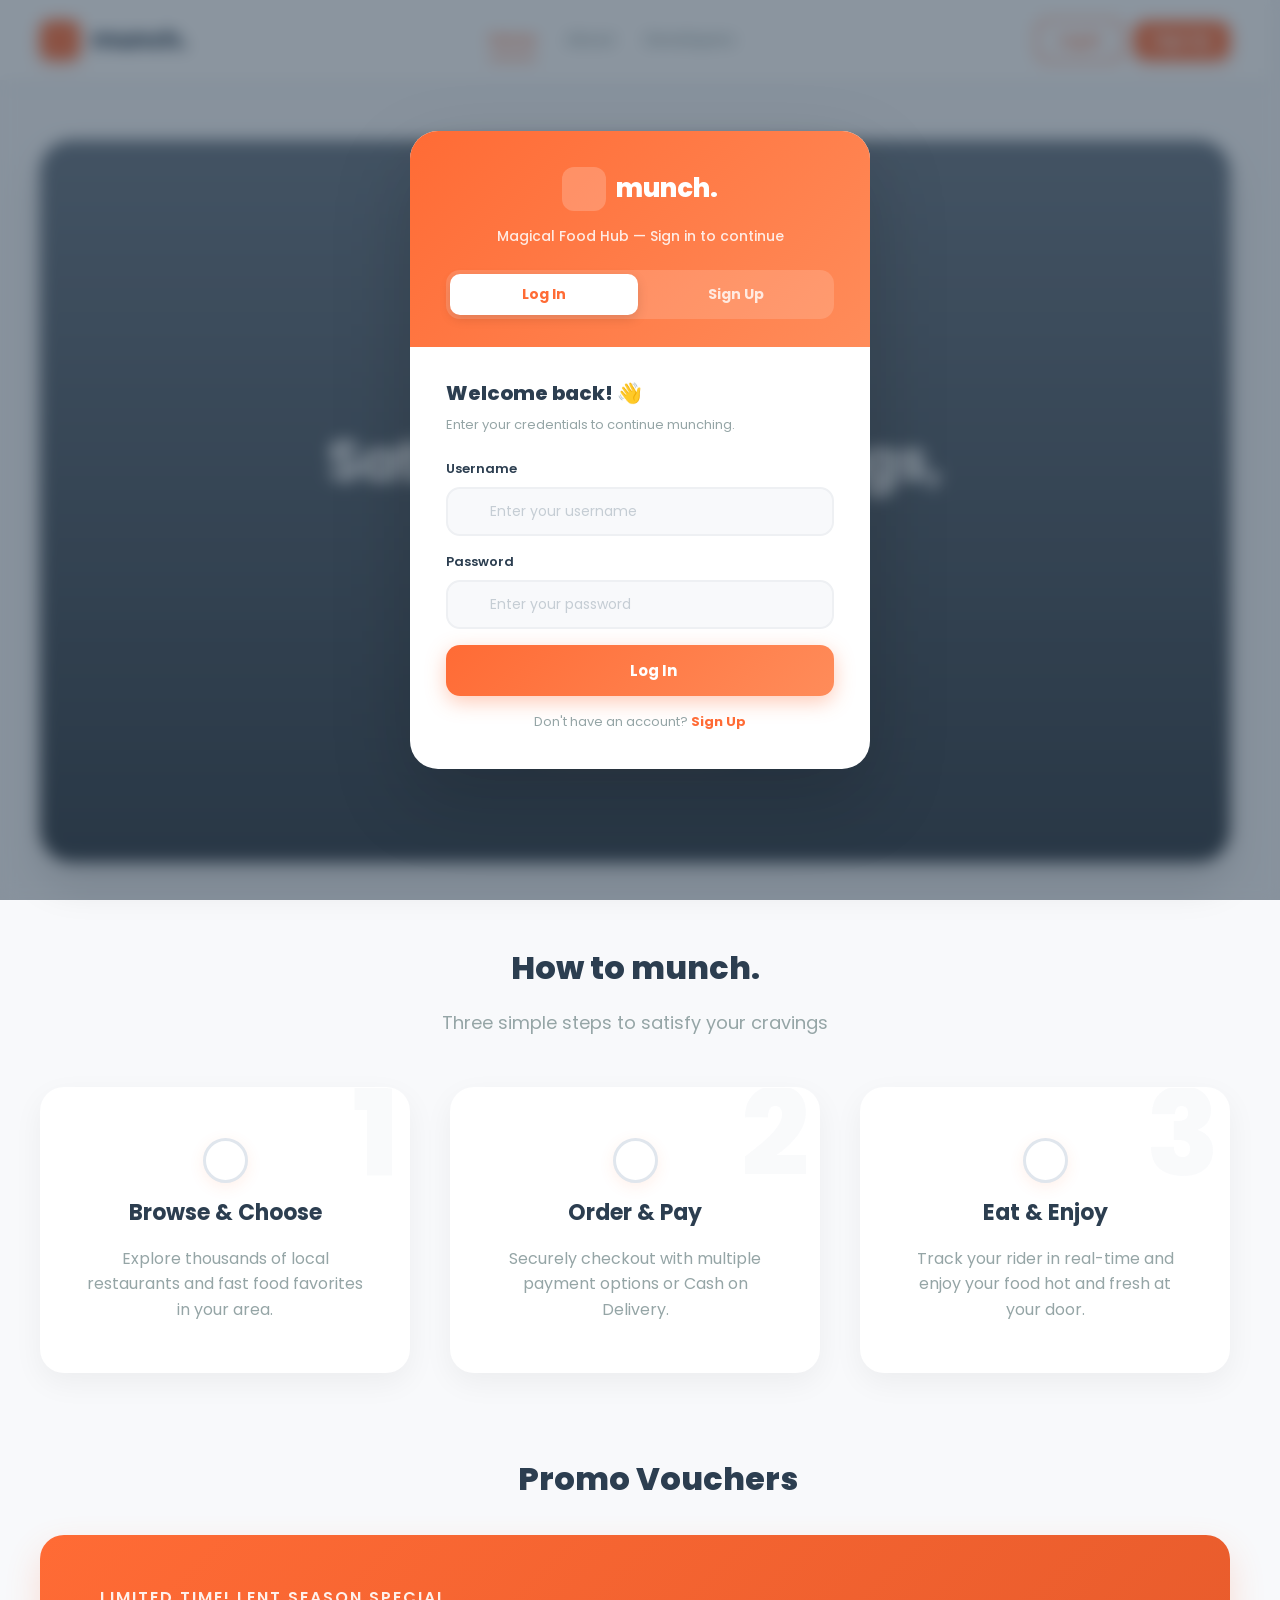
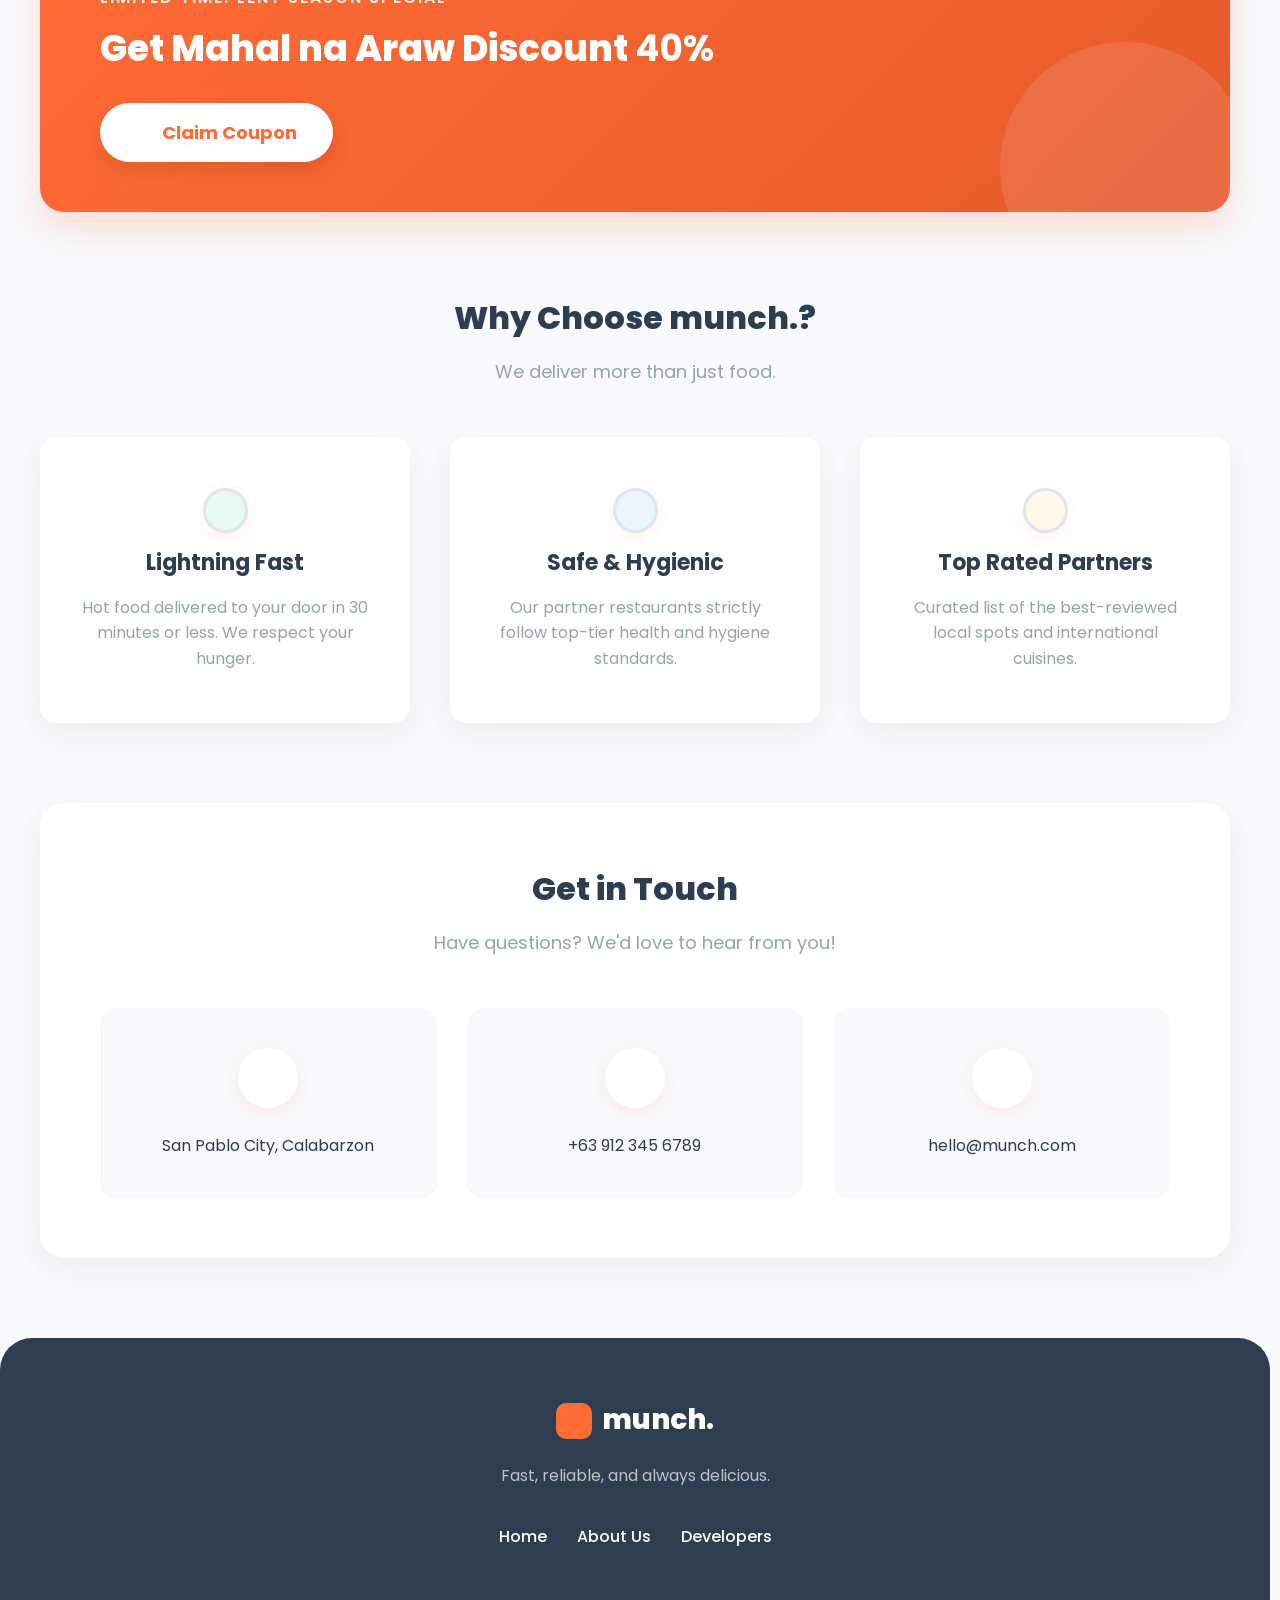
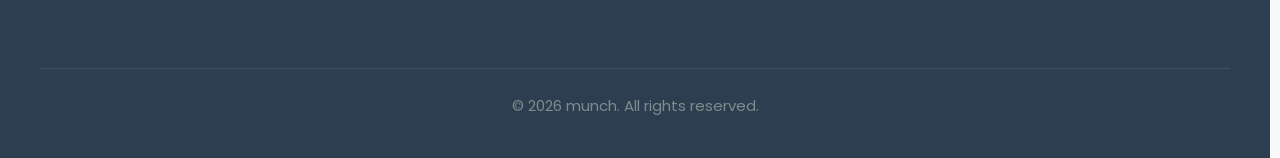
==== index.html @ e60844b8 "moved it to root folder para ma deploy din sa github" ====
<!DOCTYPE html>
<html lang="en">
<head>
    <meta charset="UTF-8">
    <meta name="viewport" content="width=device-width, initial-scale=1.0">
    <title>munch. - Magical Food Hub</title>
    <link href="https://fonts.googleapis.com/css2?family=Poppins:wght@400;500;600;700;800&display=swap" rel="stylesheet">
    <link rel="icon" type="image/svg+xml" href="data:image/svg+xml,%3Csvg xmlns='http://www.w3.org/2000/svg' viewBox='0 0 24 24'%3E%3Crect width='24' height='24' rx='5' fill='%23FF6B35'/%3E%3Cg stroke='%23ffffff' stroke-width='2' stroke-linecap='round' stroke-linejoin='round' fill='none'%3E%3Cpath d='M3 2v7c0 1.1.9 2 2 2h4a2 2 0 0 0 2-2V2'/%3E%3Cpath d='M7 2v20'/%3E%3Cpath d='M21 15V2a5 5 0 0 0-5 5v6c0 1.1.9 2 2 2h3Zm0 0v7'/%3E%3C/g%3E%3C/svg%3E">
    <link rel="stylesheet" href="style.css">
    
</head>
<body>

    <nav class="navbar">
        <div class="logo">
            <div class="logo-box">
                <i data-lucide="utensils" class="text-white icon-24"></i>
            </div>
            munch.
        </div>
        <div class="nav-links">
            <a href="index.html" class="active">Home</a>
            <a href="order.html">Order</a>
            <a href="promos.html">Promos</a>
            <a href="about.html">About</a>
        </div>
        <!-- DYNAMIC NAVBAR: script.js will inject the correct content here -->
        <div id="navbarUserZone" style="display: flex; align-items: center; gap: 15px;"></div>

</nav>

    <div class="dashboard-layout">
        <main class="main-content">
            
            <section class="hero-section">
                <div class="homebanner">
                    munch.
                </div>
                <h2>Satisfy Your Cravings,<br><strong>Delivered Fast.</strong></h2>
                <p>Good food, delivered fast. It’s that simple.</p>
                
                <button class="claim-btn" id="orderNowBtn">
                    <i data-lucide="shopping-bag" class="icon-20"></i> Order Now
                </button>
            </section>

            <section class="features-section">
                <h3>How to munch.</h3>
                <p>Three simple steps to satisfy your cravings</p>
                <div class="steps-grid">
                    <div class="step-card">
                        <div class="step-number">1</div>
                        <div class="step-icon"><i data-lucide="menu"></i></div>
                        <h4>Browse & Choose</h4>
                        <p>Explore thousands of local restaurants and fast food favorites in your area.</p>
                    </div>
                    <div class="step-card">
                        <div class="step-number">2</div>
                        <div class="step-icon"><i data-lucide="credit-card"></i></div>
                        <h4>Order & Pay</h4>
                        <p>Securely checkout with multiple payment options or Cash on Delivery.</p>
                    </div>
                    <div class="step-card">
                        <div class="step-number">3</div>
                        <div class="step-icon"><i data-lucide="smile"></i></div>
                        <h4>Eat & Enjoy</h4>
                        <p>Track your rider in real-time and enjoy your food hot and fresh at your door.</p>
                    </div>
                </div>
            </section>
            
            <div class="promotex">
                <i data-lucide="ticket" class="text-primary icon-36"></i>
                Promo Vouchers
            </div>

            <section class="banner">
                <div>
                    <p>Limited time! Lent Season Special</p>
                    <h2>Get Mahal na Araw Discount <strong>40%</strong></h2>
                    <button class="claim-btn" data-id="lent">
                        <i data-lucide="gift" class="icon-18"></i> Claim Coupon
                    </button>
                </div>
                <div>
                    <i data-lucide="flame" class="icon-80 opacity-90"></i>
                </div>
            </section>

            <section class="features-section">
                <h3>Why Choose munch.?</h3>
                <p>We deliver more than just food.</p>
                <div class="steps-grid">
                    <div class="step-card border-rad-16">
                        <div class="step-icon bg-fast"><i data-lucide="zap"></i></div>
                        <h4>Lightning Fast</h4>
                        <p>Hot food delivered to your door in 30 minutes or less. We respect your hunger.</p>
                    </div>
                    <div class="step-card border-rad-16">
                        <div class="step-icon bg-safe"><i data-lucide="shield-check"></i></div>
                        <h4>Safe & Hygienic</h4>
                        <p>Our partner restaurants strictly follow top-tier health and hygiene standards.</p>
                    </div>
                    <div class="step-card border-rad-16">
                        <div class="step-icon bg-star"><i data-lucide="star"></i></div>
                        <h4>Top Rated Partners</h4>
                        <p>Curated list of the best-reviewed local spots and international cuisines.</p>
                    </div>
                </div>
            </section>

            <section class="contact-section">
                <h3>Get in Touch</h3>
                <p>Have questions? We'd love to hear from you!</p>
                
                <div class="contact-grid">
                    <div class="contact-card">
                        <div class="contact-icon"><i data-lucide="map-pin"></i></div>
                        <div class="contact-text">San Pablo City, Calabarzon</div>
                    </div>
                    
                    <div class="contact-card">
                        <div class="contact-icon"><i data-lucide="phone"></i></div>
                        <div class="contact-text">+63 912 345 6789</div>
                    </div>
                    
                    <div class="contact-card">
                        <div class="contact-icon"><i data-lucide="mail"></i></div>
                        <div class="contact-text"><a href="mailto:hello@munch.com" style="color: var(--text-dark); text-decoration: none;">hello@munch.com</a></div>
                    </div>
                </div>
            </section>

            
            
            <footer class="site-footer">
                <div class="footer-content">
                    <div class="footer-logo">
                        <div class="footer-logo-icon">
                            <i data-lucide="utensils" class="text-white icon-20"></i>
                        </div>
                        munch.
                    </div>
                    <p class="footer-desc">Fast, reliable, and always delicious.</p>
                    
                    <div class="footer-links">
                        <a href="index.html">Home</a>
                        <a href="order.html">Order</a>
                        <a href="promos.html">Promos</a>
                        <a href="about.html">About Us</a>
                        <a href="developers.html">Developers</a>
                    </div>

                    <div class="footer-social">
                        <i data-lucide="facebook"></i>
                        <i data-lucide="instagram"></i>
                        <i data-lucide="twitter"></i>
                    </div>

                    <div class="footer-bottom">
                        &copy; 2026 munch. All rights reserved.
                    </div>
                </div>
            </footer>

        </main> </div> 

    <div id="toastContainer" class="toast-container"></div>
    
    <div id="couponModal" class="modal-overlay">
        <div class="modal-content">
            <div class="modal-icon">
                <i data-lucide="gift" class="icon-40"></i>
            </div>
            <h2 id="modalCouponTitle">Claim Coupon?</h2>
            <p class="modal-desc mb-25 font-s-15">
                Add this discount to your wallet to use on your next order!
            </p>
            <button class="btn-confirm-claim" id="confirmClaimCouponBtn">Yes, Claim It!</button>
            <button class="btn-cancel-claim" id="cancelClaimCouponBtn">Maybe Later</button>
        </div>
    </div>

    <!-- ============================================
         AUTH MODAL (LOGIN / REGISTER)
         ============================================ -->
    <div id="authModal" class="auth-modal-overlay" style="display:none;">
        <div class="auth-modal-box">

            <!-- HEADER with tabs -->
            <div class="auth-modal-header">
                <div class="auth-modal-logo">
                    <div class="auth-modal-logo-box">
                        <i data-lucide="utensils" style="width:22px;height:22px;color:white;"></i>
                    </div>
                    <span class="auth-modal-logo-text">munch.</span>
                </div>
                <p class="auth-modal-tagline">Magical Food Hub — Sign in to continue</p>

                <div class="auth-tab-switcher">
                    <button class="auth-tab-btn active" id="tabLoginBtn" onclick="authSwitchTab('login')">Log In</button>
                    <button class="auth-tab-btn" id="tabRegisterBtn" onclick="authSwitchTab('register')">Sign Up</button>
                </div>
            </div>

            <!-- BODY -->
            <div class="auth-modal-body">

                <!-- LOGIN FORM -->
                <div class="auth-form active" id="loginForm">
                    <h3 class="auth-form-title">Welcome back! 👋</h3>
                    <p class="auth-form-sub">Enter your credentials to continue munching.</p>

                    <div class="auth-error-msg" id="loginError">
                        <i data-lucide="alert-circle" style="width:16px;height:16px;flex-shrink:0;"></i>
                        <span id="loginErrorText">Invalid username or password.</span>
                    </div>

                    <div class="auth-field">
                        <label>Username</label>
                        <div class="auth-field-wrap">
                            <span class="auth-field-icon"><i data-lucide="user" style="width:16px;height:16px;"></i></span>
                            <input type="text" id="loginUsername" placeholder="Enter your username" autocomplete="username">
                        </div>
                    </div>

                    <div class="auth-field">
                        <label>Password</label>
                        <div class="auth-field-wrap">
                            <span class="auth-field-icon"><i data-lucide="lock" style="width:16px;height:16px;"></i></span>
                            <input type="password" id="loginPassword" placeholder="Enter your password" autocomplete="current-password">
                            <button class="auth-toggle-pw" type="button" onclick="authTogglePw('loginPassword', this)">
                                <i data-lucide="eye" style="width:16px;height:16px;"></i>
                            </button>
                        </div>
                    </div>

                    <button class="auth-submit-btn" onclick="authLogin()">
                        <i data-lucide="log-in" style="width:18px;height:18px;"></i> Log In
                    </button>

                    <p class="auth-switch-link">Don't have an account? <span onclick="authSwitchTab('register')">Sign Up</span></p>
                </div>

                <!-- REGISTER FORM -->
                <div class="auth-form" id="registerForm">
                    <h3 class="auth-form-title">Create an account 🍔</h3>
                    <p class="auth-form-sub">Fill in your details and start munching in seconds.</p>

                    <div class="auth-error-msg" id="registerError">
                        <i data-lucide="alert-circle" style="width:16px;height:16px;flex-shrink:0;"></i>
                        <span id="registerErrorText">Something went wrong.</span>
                    </div>

                    <div class="auth-success-msg" id="registerSuccess">
                        <i data-lucide="check-circle" style="width:16px;height:16px;flex-shrink:0;"></i>
                        <span>Account created! Logging you in...</span>
                    </div>

                    <div class="auth-fields-row">
                        <div class="auth-field">
                            <label>First Name</label>
                            <div class="auth-field-wrap">
                                <span class="auth-field-icon"><i data-lucide="smile" style="width:16px;height:16px;"></i></span>
                                <input type="text" id="regFirstName" placeholder="Juan">
                            </div>
                        </div>
                        <div class="auth-field">
                            <label>Last Name</label>
                            <div class="auth-field-wrap">
                                <span class="auth-field-icon"><i data-lucide="smile" style="width:16px;height:16px;"></i></span>
                                <input type="text" id="regLastName" placeholder="dela Cruz">
                            </div>
                        </div>
                    </div>

                    <div class="auth-field">
                        <label>Username</label>
                        <div class="auth-field-wrap">
                            <span class="auth-field-icon"><i data-lucide="at-sign" style="width:16px;height:16px;"></i></span>
                            <input type="text" id="regUsername" placeholder="juandelacruz" autocomplete="username">
                        </div>
                    </div>

                    <div class="auth-field">
                        <label>Email Address</label>
                        <div class="auth-field-wrap">
                            <span class="auth-field-icon"><i data-lucide="mail" style="width:16px;height:16px;"></i></span>
                            <input type="email" id="regEmail" placeholder="juan@email.com">
                        </div>
                    </div>

                    <div class="auth-field">
                        <label>Delivery Address</label>
                        <div class="auth-field-wrap">
                            <span class="auth-field-icon"><i data-lucide="map-pin" style="width:16px;height:16px;"></i></span>
                            <input type="text" id="regAddress" placeholder="123 Rizal St, San Pablo City">
                        </div>
                    </div>

                    <div class="auth-field">
                        <label>Preferred Currency</label>
                        <div class="auth-field-wrap">
                            <span class="auth-field-icon" style="z-index: 2;"><i data-lucide="coins" style="width:16px;height:16px;"></i></span>
                            
                            <input type="hidden" id="regCurrency" value="PHP">
                            
                            <div class="custom-currency-dropdown" style="width: 100%;">
                                <div class="dropdown-selected" id="regCurrencySelected" onclick="toggleRegCurrency(event)" style="width: 100%; justify-content: space-between; padding: 12px 14px 12px 42px; border: 2px solid #EEF0F3; border-radius: 14px; background: var(--bg-gray); font-weight: normal;">
                                    <div style="display: flex; align-items: center; gap: 8px;">
                                        <img id="regCurrencyFlag" src="https://flagcdn.com/w20/ph.png" alt="PHP">
                                        <span id="regCurrencyText">PHP - Philippine Peso</span>
                                    </div>
                                    <i data-lucide="chevron-down" style="width: 16px; color: var(--text-light);"></i>
                                </div>
                                
                                <div class="dropdown-options" id="regCurrencyOptions" style="width: 100%; border-radius: 14px; border: 1px solid #EEF0F3; padding: 5px; top: calc(100% + 5px);">
                                    <div class="dropdown-item" onclick="selectRegCurrency('PHP', 'ph.png', 'PHP - Philippine Peso', '+63')"><img src="https://flagcdn.com/w20/ph.png"> PHP - Philippine Peso</div>
                                    <div class="dropdown-item" onclick="selectRegCurrency('USD', 'us.png', 'USD - US Dollar', '+1')"><img src="https://flagcdn.com/w20/us.png"> USD - US Dollar</div>
                                    <div class="dropdown-item" onclick="selectRegCurrency('EUR', 'eu.png', 'EUR - Euro', '+33')"><img src="https://flagcdn.com/w20/eu.png"> EUR - Euro</div>
                                    <div class="dropdown-item" onclick="selectRegCurrency('GBP', 'gb.png', 'GBP - British Pound', '+44')"><img src="https://flagcdn.com/w20/gb.png"> GBP - British Pound</div>
                                    <div class="dropdown-item" onclick="selectRegCurrency('JPY', 'jp.png', 'JPY - Japanese Yen', '+81')"><img src="https://flagcdn.com/w20/jp.png"> JPY - Japanese Yen</div>
                                    <div class="dropdown-item" onclick="selectRegCurrency('KRW', 'kr.png', 'KRW - South Korean Won', '+82')"><img src="https://flagcdn.com/w20/kr.png"> KRW - South Korean Won</div>
                                </div>
                            </div>
                        </div>
                    </div>

                        <div class="auth-field">
                        <label>Phone Number</label>
                        <div class="auth-field-wrap" style="display: flex; align-items: center; padding-left: 14px; border: 2px solid #EEF0F3; border-radius: 14px; background: var(--bg-gray); overflow: hidden;">
                            <span id="regCountryCode" style="font-weight: 700; color: var(--text-dark); padding-right: 10px; border-right: 1px solid #ddd; font-size: 14px;">+63</span>
                            <input type="number" id="regPhone" placeholder="9123456789" style="flex: 1; border: none; background: transparent; padding: 12px 14px; outline: none; font-family: 'Poppins', sans-serif; font-size: 14px;">
                        </div>
                    </div>



                    <div class="auth-fields-row">
                        <div class="auth-field">
                            <label>Password</label>
                            <div class="auth-field-wrap">
                                <span class="auth-field-icon"><i data-lucide="lock" style="width:16px;height:16px;"></i></span>
                                <input type="password" id="regPassword" placeholder="Min. 6 chars" autocomplete="new-password">
                                <button class="auth-toggle-pw" type="button" onclick="authTogglePw('regPassword', this)">
                                    <i data-lucide="eye" style="width:16px;height:16px;"></i>
                                </button>
                            </div>
                        </div>
                        <div class="auth-field">
                            <label>Confirm Password</label>
                            <div class="auth-field-wrap">
                                <span class="auth-field-icon"><i data-lucide="lock" style="width:16px;height:16px;"></i></span>
                                <input type="password" id="regConfirmPassword" placeholder="Repeat password" autocomplete="new-password">
                                <button class="auth-toggle-pw" type="button" onclick="authTogglePw('regConfirmPassword', this)">
                                    <i data-lucide="eye" style="width:16px;height:16px;"></i>
                                </button>
                            </div>
                        </div>
                    </div>

                    <button class="auth-submit-btn" onclick="authRegister()">
                        <i data-lucide="user-plus" style="width:18px;height:18px;"></i> Create Account
                    </button>

                    <p class="auth-switch-link">Already have an account? <span onclick="authSwitchTab('login')">Log In</span></p>
                </div>

            </div>
        </div>
    </div>

    <script src="https://unpkg.com/lucide@latest"></script>
    <script src="script.js"></script>
</body>
</html>
---- style.css ----
/* ==========================================
   ROOT VARIABLES & BASE
   ========================================== */


:root {
    --primary-orange: #FF6B35;
    --light-orange: #FFEEE8;
    --dark-orange: #E65A2B;
    --white: #FFFFFF;
    --bg-gray: #F8F9FB;
    --text-dark: #2C3E50;
    --text-light: #95A5A6;
    --shadow: 0 10px 30px rgba(0, 0, 0, 0.05);
    --shadow-hover: 0 15px 35px rgba(255, 107, 53, 0.15);
    --radius-lg: 30px;
    --radius-md: 20px;
    
}

* {
    margin: 0;
    padding: 0;
    box-sizing: border-box;
    font-family: 'Poppins', sans-serif;
}

html {
    /* Ito ang magic command! Magre-reserve siya ng space para sa scrollbar kahit hidden siya sa order.html */
    scrollbar-gutter: stable; 
}


body {
    background-color: var(--bg-gray);
    color: var(--text-dark);
    line-height: 1.6;
    overflow-x: hidden;
    scroll-behavior: smooth;
    display: flex;
    flex-direction: column;
    min-height: 100vh;
}

/* Para hindi masira ang split-screen sa order.html */
body.order-layout {
    height: 100vh;
    overflow: hidden;
}

::selection {
    background-color: var(--light-orange);
    color: var(--dark-orange);
}

.text-white { color: white !important; }
.icon-22 { width: 22px; height: 22px; }

/* ==========================================
   MODERN SCROLLBAR (SLEEK & THEMED)
   ========================================== */
/* Para sa Chrome, Edge, at Safari */
::-webkit-scrollbar { 
    width: 6px; /* Pinanipis natin */
    height: 6px; 
}
::-webkit-scrollbar-track { 
    background: transparent; /* Tinanggal yung gray background para malinis */
    margin: 10px 0; /* Para hindi sagad sa dulo yung scrollbar */
}
::-webkit-scrollbar-thumb { 
    background: rgba(255, 107, 53, 0.4); /* Light transparent orange */
    border-radius: 10px; 
}
::-webkit-scrollbar-thumb:hover { 
    background: var(--primary-orange); /* Solid orange pag tinapatan ng mouse */
}

/* Para sa Firefox fallback */
* {
    scrollbar-width: thin;
    scrollbar-color: rgba(255, 107, 53, 0.4) transparent;
}
.hidden { display: none !important; }



/* ==========================================
   GLOBAL UTILITY CLASSES (Replaced Inline Styles)
   ========================================== */
.text-white { color: var(--white) !important; }
.text-primary { color: var(--primary-orange) !important; }
.text-light { color: var(--text-light) !important; }
.text-dark { color: var(--text-dark) !important; }
.text-success { color: #27AE60 !important; }
.text-center { text-align: center !important; }

.bg-primary { background: var(--primary-orange) !important; }
.bg-success { background: #27AE60 !important; }
.bg-transparent { background: transparent !important; }

.border-none { border: none !important; }
.border-left { border-left: 1px solid #ddd !important; }
.border-dashed-top { border-top: 2px dashed #EEE !important; }

.flex { display: flex !important; }
.flex-col { flex-direction: column !important; }
.flex-center { display: flex; align-items: center; justify-content: center; }
.flex-between { display: flex; justify-content: space-between; align-items: center; }
.align-center { align-items: center !important; }
.gap-5 { gap: 5px !important; }
.gap-10 { gap: 10px !important; }
.gap-15 { gap: 15px !important; }
.gap-20 { gap: 20px !important; }

.m-0 { margin: 0 !important; }
.mt-5 { margin-top: 5px !important; }
.mt-10 { margin-top: 10px !important; }
.mt-15 { margin-top: 15px !important; }
.mt-20 { margin-top: 20px !important; }
.mt-25 { margin-top: 25px !important; }
.mt-30 { margin-top: 30px !important; }
.mb-0 { margin-bottom: 0 !important; }
.mb-10 { margin-bottom: 10px !important; }
.mb-15 { margin-bottom: 15px !important; }
.mb-20 { margin-bottom: 20px !important; }
.mb-25 { margin-bottom: 25px !important; }
.mb-50 { margin-bottom: 50px !important; }
.mb-60 { margin-bottom: 60px !important; }

.pt-20 { padding-top: 20px !important; }
.pl-20 { padding-left: 20px !important; }

.font-w-500 { font-weight: 500 !important; }
.font-w-600 { font-weight: 600 !important; }
.font-w-800 { font-weight: 800 !important; }
.font-s-13 { font-size: 13px !important; }
.font-s-14 { font-size: 14px !important; }
.font-s-15 { font-size: 15px !important; }
.font-s-22 { font-size: 22px !important; }

.cursor-pointer { cursor: pointer !important; }
.inline-block { display: inline-block !important; }
.vertical-middle { vertical-align: middle !important; }
.block { display: block !important; }

.icon-14 { width: 14px; height: 14px; }
.icon-18 { width: 18px; height: 18px; }
.icon-20 { width: 20px; height: 20px; }
.icon-22 { width: 22px; height: 22px; }
.icon-24 { width: 24px; height: 24px; }
.icon-28 { width: 28px; height: 28px; }
.icon-32 { width: 32px; height: 32px; }
.icon-36 { width: 36px; height: 36px; }
.icon-40 { width: 40px; height: 40px; }
.icon-60 { width: 60px; height: 60px; }
.icon-80 { width: 80px; height: 80px; }
.icon-100 { width: 100px; height: 100px; }
.opacity-80 { opacity: 0.8 !important; }
.opacity-90 { opacity: 0.9 !important; }
.opacity-20 { opacity: 0.2 !important; }

/* ==========================================
   ANIMATIONS
   ========================================== */
.reveal { opacity: 0; transform: translateY(30px); transition: all 0.8s ease-out; }
.reveal.active { opacity: 1; transform: translateY(0); }

@keyframes floating {
    0%, 100% { transform: translateY(0) rotate(3deg); }
    50% { transform: translateY(-30px) rotate(-3deg); }
}

@keyframes popIn {
    0% { transform: scale(0.8); opacity: 0; }
    100% { transform: scale(1); opacity: 1; }
}

@keyframes modalIn {
    from { transform: translateY(50px) scale(0.9); opacity: 0; }
    to { transform: translateY(0) scale(1); opacity: 1; }
}

@keyframes slideInRight {
    from { transform: translateX(120%); opacity: 0; }
    to { transform: translateX(0); opacity: 1; }
}

@keyframes fadeOutRight {
    from { transform: translateX(0); opacity: 1; }
    to { transform: translateX(120%); opacity: 0; }
}

@keyframes slideInUp {
    from { transform: translateY(30px); opacity: 0; }
    to { transform: translateY(0); opacity: 1; }
}

@keyframes fadeOutDown {
    from { transform: translateY(0); opacity: 1; }
    to { transform: translateY(30px); opacity: 0; }
}

/* ==========================================
   TOP NAVBAR
   ========================================== */
.navbar {
    background: rgba(255, 255, 255, 0.9);
    backdrop-filter: blur(15px);
    height: 80px;
    display: flex;
    align-items: center;
    justify-content: space-between;
    padding: 0 40px;
    box-shadow: 0 4px 20px rgba(0,0,0,0.03);
    position: sticky;
    top: 0;
    z-index: 1000;
    flex-shrink: 0;
}

.logo {
    display: flex;
    align-items: center;
    gap: 12px;
    font-size: 24px;
    font-weight: 800;
    color: var(--text-dark);
    text-decoration: none;
    transition: transform 0.3s ease;
}
.logo:hover { transform: scale(1.02); }

.logo-box {
    width: 40px;
    height: 40px;
    background: var(--primary-orange);
    border-radius: 10px;
    display: flex;
    align-items: center;
    justify-content: center;
    box-shadow: 0 4px 12px rgba(255, 107, 53, 0.3);
}

.nav-links { display: flex; gap: 30px; }
.nav-links a {
    text-decoration: none;
    color: var(--text-light);
    font-weight: 600;
    font-size: 15px;
    transition: all 0.3s ease;
    position: relative;
    padding: 5px 0;
}
.nav-links a:hover, .nav-links a.active { color: var(--primary-orange); }
.nav-links a.active::after {
    content: ''; position: absolute; bottom: -2px; left: 0;
    width: 100%; height: 3px; background: var(--primary-orange); border-radius: 5px;
}

.dev-info-icon {
    display: inline-flex; align-items: center; justify-content: center;
    width: 40px; height: 40px; background: var(--light-orange); color: var(--primary-orange);
    border-radius: 12px; text-decoration: none; transition: all 0.3s ease;
    box-shadow: 0 4px 10px rgba(255, 107, 53, 0.1);
}
.dev-info-icon:hover { background: var(--primary-orange); color: white; transform: rotate(15deg) scale(1.05); }

/* ==========================================
   LAYOUTS
   ========================================== */
.dashboard-layout {
    display: flex;
    flex: 1;
    overflow: hidden;
}

.main-content {
    flex: 1;
    /* max-width and margin: 0 auto REMOVED so it fills the screen completely */
    padding: 60px 40px 0; /* Zero bottom padding so the footer can sit flush */
    overflow-y: auto;
    overflow-x: hidden; /* Prevents horizontal scrollbars */
}

.order-layout .main-content { 
    padding: 40px 50px 0; 
}


/* ==========================================
   HERO & BANNERS
   ========================================== */
.hero-section {
    text-align: center;
    padding: 120px 60px;
    display: flex;
    flex-direction: column;
    align-items: center;
    justify-content: center;
    gap: 20px;
    position: relative;
    border-radius: 32px;
    overflow: hidden;
    box-shadow: 0 20px 40px rgba(0,0,0,0.15);
    margin-bottom: 80px;
}
.hero-section::before {
    content: ''; position: absolute; top: 0; left: 0; width: 100%; height: 100%;
    background-image: url('https://images.unsplash.com/photo-1504674900247-0877df9cc836?auto=format&fit=crop&q=80&w=1600');
    background-size: cover; background-position: center; z-index: 0; transition: transform 0.8s ease;
}
.hero-section:hover::before { transform: scale(1.05); }
.hero-section::after {
    content: ''; position: absolute; top: 0; left: 0; width: 100%; height: 100%;
    background: linear-gradient(to bottom, rgba(44, 62, 80, 0.75), rgba(26, 37, 47, 0.95)); z-index: 0;
}
.hero-section > * { position: relative; z-index: 1; }
.homebanner { font-size: 80px; font-weight: 800; color: var(--white); margin-bottom: 10px; letter-spacing: -2px; }
.hero-section h2 { font-size: 56px; line-height: 1.2; margin: 10px 0; color: var(--white); letter-spacing: -1px; }
.hero-section h2 strong { color: var(--primary-orange); }
.hero-section p { font-size: 20px; color: rgba(255, 255, 255, 0.85); margin-bottom: 35px; max-width: 600px; }

.promotex {
    text-align: center; font-size: 32px; font-weight: 800; color: var(--text-dark);
    margin: 60px 0 30px; display: flex; align-items: center; justify-content: center; gap: 10px;
}
.page-header .promotex { font-size: clamp(28px, 5vw, 42px); margin-top: 0; }

.banner {
    background: linear-gradient(135deg, var(--primary-orange), var(--dark-orange));
    border-radius: 24px; padding: 50px 60px; color: white; display: flex;
    justify-content: space-between; align-items: center; margin-bottom: 80px;
    box-shadow: 0 15px 35px rgba(255, 107, 53, 0.2); position: relative; overflow: hidden;
}
.banner::after {
    content: ""; position: absolute; bottom: -80px; right: -20px;
    width: 250px; height: 250px; background: rgba(255, 255, 255, 0.1); border-radius: 50%; pointer-events: none;
}
.banner > div { position: relative; z-index: 1; }
.banner p { font-size: 16px; text-transform: uppercase; letter-spacing: 2px; opacity: 0.9; margin-bottom: 10px; font-weight: 600; }
.banner h2 { font-size: 36px; margin-bottom: 25px; font-weight: 800; }
.order-layout .banner { padding: 35px 40px; margin-bottom: 40px; }
.order-layout .banner h2 { font-size: 32px; margin-bottom: 20px; }



/* ==========================================
   BUTTONS
   ========================================== */
.claim-btn {
    background: var(--white); color: var(--primary-orange); padding: 16px 36px;
    border-radius: 50px; border: none; font-weight: 700; font-size: 18px; cursor: pointer;
    transition: all 0.3s ease; box-shadow: 0 8px 20px rgba(0, 0, 0, 0.1);
    display: inline-flex; align-items: center; gap: 8px;
}
.claim-btn:hover { transform: translateY(-3px); box-shadow: 0 12px 25px rgba(0, 0, 0, 0.15); }

.hero-section .claim-btn { background: var(--primary-orange); color: white; box-shadow: 0 10px 25px rgba(255, 107, 53, 0.3); padding: 18px 40px; }
.hero-section .claim-btn:hover { background: var(--dark-orange); box-shadow: 0 15px 35px rgba(255, 107, 53, 0.4); }

.order-layout .claim-btn { padding: 12px 28px; font-size: 16px; }
.promos-layout .claim-btn { padding: 12px 24px; font-size: 14px; align-self: flex-start; }

/* ==========================================
   FEATURES / STEPS / CONTACT
   ========================================== */
.features-section, .contact-section { text-align: center; margin-bottom: 80px; }
.contact-section { padding: 60px; background: white; border-radius: 24px; box-shadow: var(--shadow); }
.features-section h3, .contact-section h3 { font-size: 32px; color: var(--text-dark); margin-bottom: 15px; font-weight: 800; }
.features-section > p, .contact-section > p { color: var(--text-light); margin-bottom: 50px; font-size: 18px; }

.steps-grid, .contact-grid { display: grid; gap: 40px; }
.steps-grid { grid-template-columns: repeat(auto-fit, minmax(320px, 1fr)); }
.contact-grid { grid-template-columns: repeat(auto-fit, minmax(280px, 1fr)); gap: 30px; }

.step-card {
    background: white; padding: 50px 40px; border-radius: 24px; box-shadow: var(--shadow);
    position: relative; transition: all 0.3s ease; display: flex; flex-direction: column;
    align-items: center; text-align: center; overflow: hidden; border: 1px solid transparent;
}
.step-card:hover { transform: translateY(-5px); box-shadow: var(--shadow-hover); border-color: var(--light-orange); }

.step-number {
    position: absolute; top: -15px; right: 10px; font-size: 120px; font-weight: 800;
    color: var(--bg-gray); opacity: 0.8; z-index: 0; line-height: 1; transition: all 0.3s ease;
}
.step-card:hover .step-number { color: #f1602e; transform: scale(1.1) rotate(5deg); }

.step-icon, .contact-icon {
    width: 80px; height: 80px; background: var(--light-orange); color: var(--primary-orange);
    border-radius: 50%; display: flex; align-items: center; justify-content: center;
    margin-bottom: 25px; z-index: 1; box-shadow: 0 4px 15px rgba(255, 107, 53, 0.1);
}
.contact-icon { width: 60px; height: 60px; background: var(--white); margin-bottom: 10px; }

.step-card h4 { font-size: 22px; color: var(--text-dark); margin-bottom: 15px; z-index: 1; font-weight: 700; position: relative; }
.step-card p { color: var(--text-light); font-size: 16px; z-index: 1; position: relative; line-height: 1.6; }

.contact-card {
    background: var(--bg-gray); padding: 40px 30px; border-radius: 16px; display: flex;
    flex-direction: column; align-items: center; gap: 15px; transition: all 0.3s ease;
}
.contact-card:hover { transform: translateY(-5px); background: var(--light-orange); box-shadow: 0 10px 20px rgba(255, 107, 53, 0.1); }

/* Custom Feature Highlights */
.bg-fast { background: rgba(46, 204, 113, 0.1) !important; color: #2ecc71 !important; }
.bg-safe { background: rgba(52, 152, 219, 0.1) !important; color: #3498db !important; }
.bg-star { background: rgba(241, 196, 15, 0.1) !important; color: #f1c40f !important; }
.border-rad-16 { border-radius: 16px !important; }

/* ==========================================
   ORDER PAGE SPECIFICS
   ========================================== */
.category-header { font-size: 24px; font-weight: 800; color: var(--text-dark); margin-bottom: 15px; }
.category-filters { display: flex; gap: 15px; overflow-x: auto; padding: 5px 5px 20px 5px; margin-bottom: 20px; }
.filter-btn {
    background: white; border: 1px solid transparent; padding: 12px 24px; border-radius: 50px;
    font-weight: 600; color: var(--text-light); font-size: 15px; cursor: pointer; transition: all 0.3s ease;
    white-space: nowrap; box-shadow: var(--shadow); display: flex; align-items: center; gap: 8px; flex-shrink: 0;
}
.filter-btn:hover { color: var(--primary-orange); transform: translateY(-2px); }
.filter-btn.active { background: var(--primary-orange); color: white; border-color: var(--primary-orange); box-shadow: 0 8px 20px rgba(255, 107, 53, 0.3); }

.food-grid { display: grid; grid-template-columns: repeat(auto-fill, minmax(260px, 1fr)); gap: 30px; padding-bottom: 60px; }
.food-card { background: white; border-radius: 24px; overflow: hidden; box-shadow: var(--shadow); transition: all 0.3s ease; border: 1px solid transparent; }
.food-card:hover { transform: translateY(-8px); box-shadow: var(--shadow-hover); border-color: var(--light-orange); }

.card-img { height: 180px; width: 100%; overflow: hidden; position: relative; background: #f0f0f0; }
.card-img img { width: 100%; height: 100%; object-fit: cover; transition: transform 0.5s ease; }
.food-card:hover .card-img img { transform: scale(1.08); }

.card-info { padding: 20px; }
.card-info h4 { font-size: 18px; color: var(--text-dark); margin-bottom: 6px; font-weight: 700; white-space: nowrap; overflow: hidden; text-overflow: ellipsis; }

.meta-info { display: flex; justify-content: space-between; align-items: center; color: var(--text-light); font-size: 13px; margin-bottom: 15px; font-weight: 500; }
.meta-info .time, .meta-info .rating { display: flex; align-items: center; gap: 4px; }
.meta-info .rating i { color: #f1c40f; fill: #f1c40f; }

.card-bottom { display: flex; justify-content: space-between; align-items: center; }
.card-bottom strong { font-size: 22px; font-weight: 800; color: var(--primary-orange); }

.btn-add-card {
    background: var(--bg-gray); color: var(--text-dark); border: none; border-radius: 12px;
    width: 40px; height: 40px; cursor: pointer; transition: 0.3s; display: flex; align-items: center; justify-content: center;
}
.btn-add-card:hover { background: var(--primary-orange); color: white; transform: rotate(90deg); }

.order-panel {
    width: 400px; background: var(--white); display: flex; flex-direction: column;
    border-left: 1px solid rgba(0,0,0,0.05); box-shadow: -10px 0 30px rgba(0,0,0,0.02); z-index: 10;
}
.panel-header { padding: 30px 30px 20px; font-size: 22px; font-weight: 800; border-bottom: 1px solid rgba(0,0,0,0.05); display: flex; justify-content: space-between; align-items: center; }
.order-list { flex: 1; overflow-y: auto; padding: 20px 30px; }
.empty-cart { text-align: center; color: var(--text-light); margin-top: 50px; display: flex; flex-direction: column; align-items: center; gap: 15px; }

.order-item { display: flex; gap: 15px; margin-bottom: 25px; align-items: center; }
.item-img { width: 65px; height: 65px; border-radius: 16px; background: var(--light-orange); display: flex; align-items: center; justify-content: center; flex-shrink: 0; }
.item-details { flex: 1; }
.item-details h4 { font-size: 15px; margin: 0; color: var(--text-dark); font-weight: 600; }
.item-details p { font-size: 13px; color: var(--text-light); margin: 2px 0; }
.item-details strong { color: var(--primary-orange); font-size: 16px; }

.btn-delete { background: #FFE0D5; color: #E74C3C; border: none; width: 36px; height: 36px; border-radius: 10px; cursor: pointer; display: flex; align-items: center; justify-content: center; transition: 0.2s; }
.btn-delete:hover { background: #E74C3C; color: white; }

.bill-summary { padding: 25px 30px 30px; background: var(--bg-gray); border-top: 1px solid rgba(0,0,0,0.05); border-radius: 30px 30px 0 0; }
.summary-row { display: flex; justify-content: space-between; margin-bottom: 12px; font-weight: 500; color: var(--text-dark); }
.summary-total { display: flex; justify-content: space-between; font-weight: 800; font-size: 24px; margin-top: 15px; padding-top: 15px; border-top: 2px dashed #ddd; }
.discount-strikethrough { font-size: 14px; text-decoration: line-through; color: #999; margin-right: 10px; }

.btn-track {
    background: var(--primary-orange); color: white; border: none; padding: 18px; width: 100%;
    border-radius: 16px; font-weight: 700; font-size: 16px; margin-top: 20px; cursor: pointer;
    transition: all 0.3s; box-shadow: 0 8px 20px rgba(255, 107, 53, 0.3); display: flex; justify-content: center; gap: 10px; align-items: center;
}
.btn-track:hover { background: var(--dark-orange); transform: translateY(-2px); }

select {
    appearance: none; background: white url('data:image/svg+xml;utf8,<svg xmlns="http://www.w3.org/2000/svg" width="16" height="16" viewBox="0 0 24 24" fill="none" stroke="%2395A5A6" stroke-width="2" stroke-linecap="round" stroke-linejoin="round"><path d="M6 9l6 6 6-6"/></svg>') no-repeat right 10px center;
    padding: 12px 15px; border-radius: 12px; border: 1px solid #ddd; width: 100%; margin-top: 8px;
    font-family: 'Poppins', sans-serif; font-size: 14px; color: var(--text-dark); font-weight: 500; outline: none;
}
select:focus { border-color: var(--primary-orange); }

/* ==========================================
   PROMOS PAGE
   ========================================== */
.promos-layout .main-content {
    padding: 0 60px 60px;
    max-width: 1200px;
    margin: 0 auto;
}

.wallet-summary {
    background: white; padding: 22px 30px; border-radius: var(--radius-md); margin-bottom: 40px;
    display: flex; align-items: center; justify-content: space-between; box-shadow: var(--shadow); border: 1px solid rgba(0,0,0,0.04);
}
.wallet-info { display: flex; align-items: center; gap: 15px; }
.wallet-icon { width: 50px; height: 50px; background: #EBFBFF; color: #1FB6FF; border-radius: 50%; display: flex; align-items: center; justify-content: center; }
.wallet-text h4 { font-size: 12px; color: var(--text-light); font-weight: 600; text-transform: uppercase; letter-spacing: 1px; }
.wallet-text p { font-size: 20px; font-weight: 800; color: var(--text-dark); }

.voucher-grid {
    display: grid;
    /* Pinipilit nating maging 3 columns para sa 3x3 look */
    grid-template-columns: repeat(3, 1fr); 
    gap: 30px;
    padding-bottom: 50px;
    width: 100%;
}
.promo-card {
    background: linear-gradient(135deg, #FF6B35, #FF9F43) !important;
    border-radius: var(--radius-lg);
    padding: 32px 30px 28px;
    color: white;
    position: relative;
    overflow: hidden;
    min-height: 260px;
    display: flex;
    flex-direction: column;
    justify-content: space-between;
    transition: all 0.4s cubic-bezier(0.175, 0.885, 0.32, 1.275);
    cursor: default;
    box-shadow: 0 12px 30px rgba(0,0,0,0.12);
}

.promo-card.promo-student, 
.promo-card.promo-senior, 
.promo-card.promo-pwd, 
.promo-card.promo-lent, 
.promo-card.promo-welcome, 
.promo-card.promo-payday, 
.promo-card.promo-midnight, 
.promo-card.promo-barkada, 
.promo-card.promo-freeship { 
    background: linear-gradient(135deg, #FF6B35, #FF9F43) !important; 
}
.promo-card:hover { transform: translateY(-10px) scale(1.02); box-shadow: 0 20px 50px rgba(0,0,0,0.18); }


.promo-value {
    font-size: 36px;
    font-weight: 800;
    opacity: 0.95;
    line-height: 1;
    margin-bottom: 8px;
}

/* ==========================================
   DISABLED VOUCHER & BUTTON STYLES
   ========================================== */
/* Ginagawang grayish ang buong voucher card */
.promo-card.disabled-card {
    filter: grayscale(100%); /* Ang magic command! */
    opacity: 0.7; /* Bahagyang transparent para halatang inactive */
    cursor: not-allowed;
    position: relative;
}

/* Green styling para sa Claimed button */
.claim-btn.claimed-btn {
    background: #27AE60 !important;
    color: white !important;
    cursor: default;
    box-shadow: none !important;
}

.claim-btn.claimed-btn svg {
    color: white !important;
    stroke: white !important;
}

/* Tinatanggal ang hover animation sa claimed button */
.claim-btn.claimed-btn:hover {
    transform: none !important;
    background: #27AE60 !important;
}

/* Gray styling para sa Unclaimable button */
.claim-btn.btn-disabled {
    background: #666 !important;
    color: #ccc !important;
    cursor: not-allowed;
    box-shadow: none !important;
}

/* Tinatanggal ang hover animation sa disabled button */
.claim-btn.btn-disabled:hover {
    transform: none !important;
    background: #888888 !important;
}

/* Optional: Pwedeng lagyan ng overlay text na "UNCLAIMABLE" sa tapat ng card */
.promo-card.disabled-card::after {
    display: none !important; /* Force hide yung text overlay */
}

.promo-card::before, .promo-card::after {
    content: ''; position: absolute; width: 22px; height: 22px; background: var(--bg-gray);
    border-radius: 50%; top: 50%; transform: translateY(-50%); z-index: 5;
}
.promo-card::before { left: -11px; }
.promo-card::after { right: -11px; }

.promo-badge { position: absolute; top: 20px; right: 20px; background: rgba(255,255,255,0.25); backdrop-filter: blur(5px); padding: 5px 14px; border-radius: 20px; font-size: 11px; font-weight: 700; text-transform: uppercase; letter-spacing: 1px; }
.promo-content { position: relative; z-index: 2; }
.promo-card h3 { font-size: 20px; font-weight: 700; margin-bottom: 10px; line-height: 1.2; opacity: 0.95; }
.promo-card p { font-size: 13px; opacity: 0.8; line-height: 1.6; margin-bottom: 22px; }

.promo-icon-bg { position: absolute; right: -15px; bottom: -15px; opacity: 0.1; z-index: 1; transform: rotate(-15deg); }
.promo-icon-bg i { width: 130px; height: 130px; }

/* ==========================================
   ABOUT & DEVELOPERS SPECIFICS
   ========================================== */
.hero { padding: 100px 5% 60px; text-align: center; position: relative; overflow: hidden; }
.hero::before { content: ''; position: absolute; top: -100px; left: -100px; width: 300px; height: 300px; background: radial-gradient(circle, var(--light-orange) 0%, transparent 70%); z-index: -1; opacity: 0.5; }
.hero h1 { font-size: clamp(36px, 7vw, 64px); font-weight: 800; margin-bottom: 20px; line-height: 1.1; }
.hero h1 span { color: var(--primary-orange); position: relative; }
.hero p { font-size: 18px; color: var(--text-light); max-width: 650px; margin: 0 auto; }

.story-section { padding: 80px 5%; max-width: 1200px; margin: 0 auto; }
.story-grid { display: grid; grid-template-columns: 1fr 1fr; gap: 80px; align-items: center; }
.main-food-image {
    width: 100%;
    aspect-ratio: 1/1;
    max-width: 400px; /* Adjust size as needed */
    object-fit: cover; /* Important: crops image to fit aspect ratio */
    border-radius: 60px; /* Keeping the soft look */
    
    /* Stronger, layered shadow for depth */
    box-shadow: 
        0 30px 60px rgba(0,0,0,0.1),
        0 15px 30px rgba(255, 107, 53, 0.2);
    
    position: relative;
    z-index: 2; /* Sits above the blobs, below icons */
    transition: transform 0.4s cubic-bezier(0.175, 0.885, 0.32, 1.275);
    border: 5px solid white; /* Adds a clean border frame */
}

.main-food-image:hover {
    transform: scale(1.05) rotate(-2deg);
    box-shadow: 
        0 40px 80px rgba(0,0,0,0.15),
        0 20px 40px rgba(255, 107, 53, 0.3);
}
.story-text h2 { font-size: 36px; margin-bottom: 25px; color: var(--text-dark); }
.story-text p { font-size: 16px; color: #5d6d7e; margin-bottom: 20px; }

.timeline-section { padding: 100px 5%; background: white; }
.timeline-container { max-width: 1000px; margin: 50px auto 0; position: relative; }
.timeline-line { position: absolute; left: 50%; width: 4px; height: 100%; background: var(--light-orange); transform: translateX(-50%); }
.timeline-item { display: flex; justify-content: space-between; align-items: center; width: 100%; margin-bottom: 50px; position: relative; }
.timeline-item:nth-child(even) { flex-direction: row-reverse; }
.timeline-content { width: 45%; background: var(--bg-gray); padding: 30px; border-radius: 20px; box-shadow: var(--shadow); transition: 0.3s; }
.timeline-content:hover { transform: scale(1.03); background: white; }
.timeline-dot { position: absolute; left: 50%; width: 20px; height: 20px; background: var(--primary-orange); border: 4px solid white; border-radius: 50%; transform: translateX(-50%); z-index: 2; }
.timeline-date { font-weight: 800; color: var(--primary-orange); font-size: 20px; margin-bottom: 5px; display: block; }

.faq-section { padding: 100px 5%; max-width: 800px; margin: 0 auto; }
.faq-item { background: white; border-radius: 15px; margin-bottom: 15px; box-shadow: var(--shadow); overflow: hidden; }
.faq-header { padding: 20px 30px; display: flex; justify-content: space-between; align-items: center; cursor: pointer; font-weight: 700; transition: background 0.3s; }
.faq-header:hover { background: #fafafa; }
.faq-content { max-height: 0; padding: 0 30px; overflow: hidden; transition: all 0.4s ease; color: var(--text-light); font-size: 14px; }
.faq-item.active .faq-content { max-height: 200px; padding-bottom: 25px; }
.faq-item.active .faq-icon { transform: rotate(180deg); }
.faq-icon { transition: 0.3s; color: var(--primary-orange); }

.cta-section {
    margin: 80px 5%; padding: 80px 40px; background: linear-gradient(135deg, var(--primary-orange), var(--dark-orange));
    border-radius: 40px; text-align: center; color: white; position: relative; overflow: hidden;
}
.cta-section h2 { font-size: 42px; margin-bottom: 15px; }
.cta-btn {
    background: white; color: var(--primary-orange); padding: 18px 40px; border-radius: 50px;
    text-decoration: none; font-weight: 800; display: inline-block; margin-top: 25px; transition: 0.3s;
    box-shadow: 0 10px 20px rgba(0,0,0,0.1);
}
.cta-btn:hover { transform: translateY(-5px); box-shadow: 0 15px 30px rgba(0,0,0,0.2); }

.dev-header { padding: 80px 5% 40px; text-align: center; }
.dev-header h1 { font-size: clamp(32px, 6vw, 56px); font-weight: 800; margin-bottom: 15px; background: linear-gradient(135deg, var(--text-dark), var(--primary-orange)); -webkit-background-clip: text; -webkit-text-fill-color: transparent; }
.dev-header p { font-size: 18px; color: var(--text-light); max-width: 600px; margin: 0 auto; }

.carousel-outer { max-width: 1200px; margin: 20px auto 80px; padding: 0 5%; position: relative; display: flex; align-items: center; gap: 20px; }
.carousel-view { flex: 1; overflow: hidden; border-radius: var(--radius-lg); box-shadow: var(--shadow); background: white; }
.carousel-track { display: flex; transition: transform 0.6s cubic-bezier(0.23, 1, 0.32, 1); }
.dev-card { min-width: 100%; padding: 60px 40px; display: flex; flex-direction: column; align-items: center; text-align: center; }
.dev-photo-container { position: relative; margin-bottom: 30px; }
.dev-photo { width: 180px; height: 180px; background: var(--light-orange); border-radius: 50%; border: 6px solid white; box-shadow: var(--shadow); overflow: hidden; display: flex; align-items: center; justify-content: center; }
.dev-photo img { width: 100%; height: 100%; object-fit: cover; }
.dev-photo-fallback { font-size: 60px; color: var(--primary-orange); }

.dev-card h2 { font-size: 32px; font-weight: 800; color: var(--text-dark); margin-bottom: 5px; }
.dev-card .section-tag { color: var(--primary-orange); font-weight: 700; font-size: 14px; text-transform: uppercase; letter-spacing: 2px; margin-bottom: 15px; }
.role-badge { background: var(--light-orange); color: var(--primary-orange); padding: 6px 20px; border-radius: 50px; font-size: 14px; font-weight: 700; margin-bottom: 25px; display: inline-block; }
.dev-desc { max-width: 500px; color: var(--text-light); font-size: 16px; margin-bottom: 30px; line-height: 1.7; }
.skill-tags { display: flex; gap: 10px; flex-wrap: wrap; justify-content: center; margin-bottom: 30px; }
.skill-tag { background: var(--bg-gray); color: var(--text-dark); padding: 4px 12px; border-radius: 8px; font-size: 12px; font-weight: 600; }
.social-links { display: flex; gap: 15px; }
.social-link { width: 45px; height: 45px; background: var(--bg-gray); color: var(--text-dark); border-radius: 50%; display: flex; align-items: center; justify-content: center; transition: 0.3s; text-decoration: none; }
.social-link:hover { background: var(--primary-orange); color: white; transform: translateY(-5px); }

.nav-btn { width: 60px; height: 60px; background: white; border: none; border-radius: 50%; color: var(--primary-orange); box-shadow: var(--shadow); cursor: pointer; display: flex; align-items: center; justify-content: center; transition: 0.3s; z-index: 10; }
.nav-btn:hover { background: var(--primary-orange); color: white; transform: scale(1.1); }

/* ==========================================
   FOOTER
   ========================================== */
/* Base footer styles (for when it's outside main-content) */
.site-footer { 
    background-color: var(--text-dark); 
    color: var(--white); 
    padding: 60px 40px 40px; 
    margin: 80px 0 0 0; /* No negative margins by default */
    border-radius: 32px 32px 0 0; 
}

/* Modifier ONLY for when footer is inside main-content (like index.html) */
.main-content .site-footer {
    margin: 80px -40px 0 -40px;
}
.order-layout .site-footer {
    margin: 80px -50px 0 -50px;
    padding: 60px 50px 40px;
}
.footer-content { max-width: 1400px; margin: 0 auto; display: flex; flex-direction: column; align-items: center; text-align: center; gap: 20px; }
.footer-logo { font-size: 28px; font-weight: 800; color: var(--white); display: flex; align-items: center; gap: 10px; }
.footer-logo-icon { width: 36px; height: 36px; background: var(--primary-orange); border-radius: 10px; display: flex; align-items: center; justify-content: center; }
.footer-desc { color: #bdc3c7; font-size: 16px; max-width: 500px; line-height: 1.6; }
.footer-links { display: flex; gap: 30px; flex-wrap: wrap; justify-content: center; margin-top: 15px; }
.footer-links a { color: var(--white); text-decoration: none; font-weight: 500; font-size: 16px; transition: color 0.3s ease; }
.footer-links a:hover { color: var(--primary-orange); }
.footer-social { display: flex; gap: 20px; margin-top: 15px; }
.footer-social i { width: 24px; height: 24px; color: #bdc3c7; cursor: pointer; transition: all 0.3s ease; }
.footer-social i:hover { color: var(--primary-orange); transform: scale(1.15) translateY(-2px); }
.footer-bottom { margin-top: 40px; padding-top: 25px; border-top: 1px solid rgba(255, 255, 255, 0.1); width: 100%; color: #7f8c8d; font-size: 15px; }
.footer-note { text-align: center; padding: 40px; color: var(--text-light); font-size: 13px; }

/* ==========================================
   WALLET MODAL
   ========================================== */
.wallet-summary { cursor: pointer; transition: all 0.3s ease; }
.wallet-summary:hover { box-shadow: 0 8px 25px rgba(255,107,53,0.15); transform: translateY(-2px); border-color: rgba(255,107,53,0.2) !important; }
.wallet-summary-hint { font-size: 11px; color: var(--primary-orange); font-weight: 600; text-transform: uppercase; letter-spacing: 1px; margin-top: 2px; }

.wallet-modal-content { background: var(--white); border-radius: 28px; width: 90%; max-width: 560px; box-shadow: 0 30px 60px rgba(0,0,0,0.2); animation: popIn 0.4s cubic-bezier(0.175, 0.885, 0.32, 1.275); max-height: 85vh; display: flex; flex-direction: column; overflow: hidden; }
.wallet-modal-header { background: linear-gradient(135deg, #FF6B35, #FF9F43); padding: 30px 35px 25px; color: white; border-radius: 28px 28px 0 0; flex-shrink: 0; }
.wallet-modal-header h2 { font-size: 22px; font-weight: 800; margin-bottom: 4px; }
.wallet-modal-header p { font-size: 13px; opacity: 0.85; font-weight: 500; }
.wallet-modal-header-top { display: flex; align-items: center; justify-content: space-between; margin-bottom: 12px; }
.wallet-modal-close { background: rgba(255,255,255,0.2); border: none; color: white; width: 36px; height: 36px; border-radius: 50%; cursor: pointer; display: flex; align-items: center; justify-content: center; transition: 0.2s; font-family: 'Poppins', sans-serif; }
.wallet-modal-close:hover { background: rgba(255,255,255,0.35); }
.wallet-modal-stats { display: flex; gap: 20px; margin-top: 5px; }
.wallet-stat { background: rgba(255,255,255,0.2); backdrop-filter: blur(5px); padding: 8px 16px; border-radius: 12px; text-align: center; }
.wallet-stat-val { font-size: 20px; font-weight: 800; display: block; }
.wallet-stat-lbl { font-size: 10px; opacity: 0.85; font-weight: 600; text-transform: uppercase; letter-spacing: 0.8px; }

.wallet-modal-body { overflow-y: auto; padding: 25px 35px 30px; flex: 1; }
.wallet-voucher-list { display: flex; flex-direction: column; gap: 14px; }
.wallet-voucher-item { display: flex; align-items: center; gap: 16px; background: var(--bg-gray); border-radius: 18px; padding: 16px 20px; transition: 0.3s; border: 1.5px solid transparent; position: relative; overflow: hidden; }
.wallet-voucher-item:hover { border-color: rgba(255,107,53,0.2); background: white; box-shadow: 0 4px 15px rgba(0,0,0,0.06); }
.wallet-voucher-item.used-voucher { opacity: 0.55; }
.wallet-voucher-item.used-voucher::after { content: 'USED'; position: absolute; top: 50%; right: 20px; transform: translateY(-50%); background: #E74C3C; color: white; font-size: 10px; font-weight: 800; letter-spacing: 1.5px; padding: 4px 10px; border-radius: 6px; }
.wallet-voucher-icon { width: 48px; height: 48px; background: linear-gradient(135deg, #FF6B35, #FF9F43); border-radius: 14px; display: flex; align-items: center; justify-content: center; color: white; flex-shrink: 0; }
.wallet-voucher-icon.used-icon { background: #ccc; }
.wallet-voucher-info { flex: 1; }
.wallet-voucher-name { font-size: 15px; font-weight: 700; color: var(--text-dark); margin-bottom: 3px; }
.wallet-voucher-code { font-family: monospace; font-size: 12px; font-weight: 700; color: var(--primary-orange); background: var(--light-orange); padding: 2px 8px; border-radius: 6px; display: inline-block; }
.wallet-voucher-code.used-code { color: #999; background: #f0f0f0; }
.wallet-empty { text-align: center; padding: 50px 20px; color: var(--text-light); }
.wallet-empty i { width: 60px; height: 60px; color: #ddd; margin: 0 auto 15px; display: block; }
.wallet-empty p { font-size: 15px; font-weight: 600; margin-bottom: 6px; color: var(--text-dark); }
.wallet-empty small { font-size: 13px; }

/* ==========================================
   MODALS & TOASTS
   ========================================== */
.modal-overlay { display: none; position: fixed; top: 0; left: 0; width: 100%; height: 100%; background: rgba(44, 62, 80, 0.6); backdrop-filter: blur(8px); z-index: 9999; align-items: center; justify-content: center; }
.modal-content { background: var(--white); padding: 40px; border-radius: 24px; text-align: center; width: 90%; max-width: 450px; box-shadow: 0 25px 50px rgba(0,0,0,0.2); animation: popIn 0.4s cubic-bezier(0.175, 0.885, 0.32, 1.275); max-height: 90vh; overflow-y: auto; }
.modal-icon { width: 80px; height: 80px; background: var(--light-orange); color: var(--primary-orange); border-radius: 50%; display: flex; align-items: center; justify-content: center; margin: 0 auto 20px; }
.modal-content h2 { color: var(--text-dark); font-weight: 800; font-size: 24px; margin-bottom: 20px; }

.btn-confirm-claim { background: var(--primary-orange); color: white; padding: 16px 30px; border-radius: 50px; border: none; font-weight: 700; font-size: 16px; cursor: pointer; width: 100%; transition: 0.3s; box-shadow: 0 8px 20px rgba(255, 107, 53, 0.3); }
.btn-confirm-claim:hover { transform: translateY(-2px); background: var(--dark-orange); }
.btn-cancel-claim { background: transparent; color: var(--text-light); border: none; font-weight: 600; cursor: pointer; margin-top: 15px; padding: 10px; width: 100%; transition: 0.3s; }
.btn-cancel-claim:hover { color: var(--text-dark); background: var(--bg-gray); border-radius: 12px; }
.modal-action-btn { background: transparent; color: var(--text-light); border: 1px solid #eee; font-weight: 600; cursor: pointer; margin-top: 12px; padding: 12px; width: 100%; border-radius: 12px; transition: 0.3s; font-family: 'Poppins', sans-serif; font-size: 14px; }
.modal-action-btn:hover { color: var(--text-dark); background: var(--bg-gray); border-color: #ddd; }

.promo-code-box { background: var(--bg-gray); border: 2px dashed #DDD; padding: 15px; border-radius: 12px; margin: 20px 0; display: flex; justify-content: space-between; align-items: center; }
.code-text { font-family: monospace; font-size: 18px; font-weight: 700; color: var(--primary-orange); }
.copy-btn { background: none; border: none; color: var(--text-light); cursor: pointer; transition: 0.3s; padding: 5px; }
.copy-btn:hover { color: var(--primary-orange); }

.checkout-input { width: 100%; padding: 14px 16px; margin-bottom: 15px; border-radius: 12px; border: 1px solid #ddd; font-family: 'Poppins', sans-serif; font-size: 14px; transition: all 0.3s; outline: none; background: var(--bg-gray); }
.checkout-input:focus { border-color: var(--primary-orange); background: white; box-shadow: 0 0 0 4px rgba(255, 107, 53, 0.1); }
.checkout-tr { border-bottom: 1px solid #f9f9f9; }
.checkout-td { padding: 10px 0; font-size: 13px; }
.checkout-td.name { font-weight: 600; color: #2C3E50; }
.checkout-td.qty { color: #666; }
.checkout-td.price { font-weight: 600; text-align: right; color: #FF6B35; }

.toast-container { position: fixed; bottom: 30px; left: 50%; transform: translateX(-50%); z-index: 10000; display: flex; flex-direction: column; align-items: center; gap: 12px; }
.toast { background: white; color: var(--text-dark); padding: 16px 24px; border-radius: 16px; box-shadow: 0 10px 30px rgba(0,0,0,0.1); display: flex; align-items: center; gap: 12px; font-weight: 600; font-size: 14px; animation: slideInUp 0.3s cubic-bezier(0.175, 0.885, 0.32, 1.275) forwards; border-left: 5px solid var(--primary-orange); white-space: nowrap; }
.toast.success { border-left-color: #27AE60; } 
.toast.error { border-left-color: #E74C3C; } 
.toast.info { border-left-color: #3498DB; }

@media (max-width: 850px) {
    .story-grid { grid-template-columns: 1fr; text-align: center; }
    .timeline-line { display: none; }
    .timeline-item, .timeline-item:nth-child(even) { flex-direction: column; text-align: center; }
    .timeline-content { width: 100%; }
    .timeline-dot { display: none; }
}
@media (max-width: 768px) {
    .voucher-grid {
        grid-template-columns: 1fr;
    }
}

/* Para sa Tablet (Gagawing 2 columns lang) */
@media (max-width: 1100px) {
    .voucher-grid {
        grid-template-columns: repeat(2, 1fr);
    }
}
/* ==========================================
   CUSTOM CURRENCY DROPDOWN (100% Working Images)
   ========================================== */
.custom-currency-dropdown {
    position: relative;
    font-family: 'Poppins', sans-serif;
    width: 110px; /* Tamang width para hindi masyadong mahaba */
}

.dropdown-selected {
    display: flex;
    align-items: center;
    gap: 8px;
    padding: 8px 12px;
    border: 2px solid var(--primary-orange);
    border-radius: 15px; /* Pill shape na nasa screenshot mo */
    background: white;
    cursor: pointer;
    font-size: 14px;
    font-weight: 700;
    color: var(--text-dark);
    transition: all 0.3s ease;
    box-shadow: 0 4px 10px rgba(255, 107, 53, 0.05);
}

.dropdown-selected img, .dropdown-item img {
    width: 20px;
    border-radius: 2px;
    box-shadow: 0 1px 3px rgba(0,0,0,0.2);
}

.dropdown-selected:hover {
    background-color: var(--light-orange);
    transform: translateY(-2px);
}

/* Dropdown Menu Styles */
.dropdown-options {
    display: none; /* Nakatago by default */
    position: absolute;
    top: 115%;
    left: 0;
    width: 100%;
    background: white;
    border: 1px solid var(--primary-orange);
    border-radius: 12px;
    box-shadow: 0 10px 25px rgba(0,0,0,0.1);
    z-index: 1000;
    overflow: hidden;
}

.dropdown-options.show {
    display: block;
    animation: popIn 0.2s ease-out;
}

.dropdown-item {
    display: flex;
    align-items: center;
    gap: 10px;
    padding: 10px 12px;
    cursor: pointer;
    font-size: 14px;
    font-weight: 600;
    transition: background 0.2s;
}

.dropdown-item:hover {
    background: var(--light-orange);
    color: var(--primary-orange);
}

/* ==========================================
   CHECKOUT CONFIRM BUTTON (FIXED)
   ========================================== */
.btn-checkout-confirm {
    background: var(--primary-orange);
    color: white;
    padding: 16px;
    border-radius: 12px;
    border: none;
    font-weight: 700;
    font-size: 16px;
    cursor: pointer;
    width: 100%;
    margin-top: 20px;
    display: flex;
    align-items: center;
    justify-content: center;
    gap: 10px;
    transition: all 0.3s ease;
    box-shadow: 0 4px 15px rgba(255, 107, 53, 0.3);
}

.btn-checkout-confirm:hover {
    background: var(--dark-orange);
    transform: translateY(-2px);
    box-shadow: 0 6px 20px rgba(255, 107, 53, 0.4);
} 

/* ==========================================
   PHONE INPUT GROUP (CUTE STYLE)
   ========================================== */
.phone-input-group {
    display: flex;
    align-items: center;
    background: var(--bg-gray);
    border: 1px solid #ddd;
    border-radius: 12px;
    overflow: hidden;
    transition: all 0.3s;
}

/* Kapag pinindot ang input, iilaw yung buong group */
.phone-input-group:focus-within {
    border-color: var(--primary-orange);
    background: white;
    box-shadow: 0 0 0 4px rgba(255, 107, 53, 0.1);
}

/* Yung maliit na box ng +63 */
.country-code {
    padding: 14px 16px;
    background: rgba(0, 0, 0, 0.04); /* Medyo mas dark ng konti sa input */
    font-weight: 700;
    color: var(--text-dark);
    border-right: 1px solid #ddd;
    font-size: 14px;
    min-width: 60px;
    text-align: center;
}

/* Yung text field mismo */
.phone-input {
    flex: 1;
    padding: 14px 16px;
    border: none;
    background: transparent;
    font-family: 'Poppins', sans-serif;
    font-size: 14px;
    outline: none;
    color: var(--text-dark);
}

/* Tinatanggal ang up/down arrows ng type="number" sa Chrome/Safari */
.phone-input::-webkit-outer-spin-button,
.phone-input::-webkit-inner-spin-button {
    -webkit-appearance: none;
    margin: 0;
}

/* ==========================================
   SEARCH BAR (ORDER PAGE)
   ========================================== */
.filters-search-wrapper {
    display: flex;
    justify-content: space-between;
    align-items: center;
    gap: 20px;
    margin-bottom: 20px;
    flex-wrap: wrap; 
}

/* Ina-adjust natin yung margins ng filters para pumantay sa search bar */
.filters-search-wrapper .category-filters {
    margin-bottom: 0; 
    flex: 1; 
    padding-bottom: 5px;
}

.search-bar-container {
    position: relative;
    width: 100%;
    max-width: 300px; /* Sakto lang na lapad sa kanan */
    flex-shrink: 0;
}

.search-bar-container .search-icon {
    position: absolute;
    left: 16px;
    top: 50%;
    transform: translateY(-50%);
    color: var(--text-light);
    width: 18px;
    height: 18px;
    pointer-events: none;
}

#foodSearchInput {
    width: 100%;
    padding: 12px 16px 12px 42px;
    border-radius: 50px;
    border: 1px solid #ddd;
    background: white;
    font-family: 'Poppins', sans-serif;
    font-size: 14px;
    color: var(--text-dark);
    outline: none;
    transition: all 0.3s ease;
    box-shadow: var(--shadow);
}

#foodSearchInput::placeholder { color: #bdc3c7; }
#foodSearchInput:focus {
    border-color: var(--primary-orange);
    box-shadow: 0 4px 15px rgba(255, 107, 53, 0.15);
}

/* Kapag maliit na ang screen (like mobile), ibababa niya yung search bar */
@media (max-width: 900px) {
    .filters-search-wrapper { flex-direction: column; align-items: stretch; gap: 10px; }
    .search-bar-container { max-width: 100%; }
}

/* ==========================================
   TECHNOLOGIES USED SECTION (ABOUT PAGE)
   ========================================== */
.tech-stack-section {
    padding: 80px 5%;
    max-width: 1200px;
    margin: 0 auto;
}

.tech-grid {
    display: grid;
    grid-template-columns: repeat(4, 1fr); /* Pinipilit na maging 4 columns sa desktop */
    gap: 30px;
}

/* Para sa Tablet (Gagawing 2 columns) */
@media (max-width: 992px) {
    .tech-grid {
        grid-template-columns: repeat(2, 1fr);
    }
}

/* Para sa Mobile Phones (Gagawing 1 column pababa) */
@media (max-width: 600px) {
    .tech-grid {
        grid-template-columns: 1fr;
    }
}

.tech-card {
    background: white;
    padding: 40px 30px;
    border-radius: 24px;
    box-shadow: var(--shadow);
    text-align: center;
    transition: all 0.3s ease;
    border: 1px solid transparent;
}

.tech-card:hover {
    transform: translateY(-8px);
    box-shadow: var(--shadow-hover);
    border-color: var(--light-orange);
}

.tech-icon {
    width: 70px;
    height: 70px;
    background: var(--bg-gray);
    color: var(--primary-orange);
    border-radius: 20px;
    display: flex;
    align-items: center;
    justify-content: center;
    margin: 0 auto 20px;
    transition: all 0.3s ease;
}

.tech-icon i {
    width: 32px;
    height: 32px;
}

.tech-card:hover .tech-icon {
    background: var(--primary-orange);
    color: white;
    transform: rotate(10deg) scale(1.1);
}

.tech-card h3 {
    font-size: 20px;
    font-weight: 800;
    color: var(--text-dark);
    margin-bottom: 10px;
}

.tech-card p {
    font-size: 14px;
    color: var(--text-light);
    line-height: 1.6;
}

/* ==========================================
   IMPROVED STORY SECTION
   ========================================== */
.story-grid {
    display: grid;
    grid-template-columns: 1.1fr 0.9fr;
    gap: 80px;
    align-items: center;
}

.magic-visual-wrapper {
    position: relative;
    width: 100%;
    max-width: 450px;
    margin: 0 auto;
    display: flex;
    justify-content: center;
    align-items: center;
}

/* Floating Blobs (Background) */
.floating-blob {
    position: absolute;
    border-radius: 50%;
    filter: blur(40px);
    opacity: 0.3;
    z-index: 1;
}
.blob-1 { width: 250px; height: 250px; background: var(--primary-orange); top: -20px; left: -20px; animation: floating 8s infinite; }
.blob-2 { width: 200px; height: 200px; background: #FFD3C2; bottom: -20px; right: -20px; animation: floating 6s infinite reverse; }

/* Floating Icons */
.floating-item {
    position: absolute;
    width: 55px;
    height: 55px;
    background: white;
    border-radius: 15px;
    box-shadow: 0 10px 25px rgba(0,0,0,0.08);
    display: flex;
    align-items: center;
    justify-content: center;
    color: var(--primary-orange);
    z-index: 3;
    animation: floating 4s ease-in-out infinite;
}
.item-1 { top: 10%; right: 0; animation-delay: 0.5s; }
.item-2 { bottom: 15%; left: -20px; animation-delay: 1.2s; }
.item-3 { top: 40%; left: -40px; animation-delay: 0.8s; }

/* Stat Cards */
.stats-container {
    display: grid;
    grid-template-columns: 1fr 1fr;
    gap: 20px;
    margin-top: 35px;
}

.stat-card {
    background: white;
    padding: 20px;
    border-radius: 20px;
    box-shadow: var(--shadow);
    display: flex;
    align-items: center;
    gap: 15px;
    transition: 0.3s ease;
    border: 1px solid transparent;
}

.stat-card:hover {
    transform: translateY(-5px);
    box-shadow: var(--shadow-hover);
    border-color: var(--light-orange);
}

.stat-icon-sm {
    width: 45px;
    height: 45px;
    background: var(--light-orange);
    color: var(--primary-orange);
    border-radius: 12px;
    display: flex;
    align-items: center;
    justify-content: center;
}

.stat-info { display: flex; flex-direction: column; }
.section-badge {
    background: var(--light-orange);
    color: var(--primary-orange);
    padding: 6px 15px;
    border-radius: 50px;
    font-size: 12px;
    font-weight: 700;
    text-transform: uppercase;
    display: inline-block;
    margin-bottom: 15px;
}

@media (max-width: 900px) {
    .story-grid { grid-template-columns: 1fr; text-align: center; }
    .stats-container { max-width: 500px; margin: 35px auto 0; }
    .stat-card { text-align: left; }
}

/* ==========================================
   TRACKING PAGE & MODAL TIMELINE STYLES
   ========================================== */
.tracking-wrapper {
    max-width: 1100px;
    margin: 0 auto;
}

.track-grid {
    display: grid;
    grid-template-columns: 1.5fr 1fr;
    gap: 30px;
    align-items: start;
}

.track-visual-card, .track-details-card {
    background: white;
    border-radius: 24px;
    padding: 30px;
    box-shadow: var(--shadow);
}

.map-container {
    width: 100%;
    height: 250px;
    border-radius: 16px;
    overflow: hidden;
    position: relative;
    margin-bottom: 25px;
    background: var(--bg-gray);
}

.map-container .delivery-gif {
    width: 100%;
    height: 100%;
    object-fit: contain;
    padding: 20px;
}

.eta-badge {
    position: absolute;
    top: 15px;
    right: 15px;
    background: var(--primary-orange);
    color: white;
    padding: 8px 16px;
    border-radius: 50px;
    font-weight: 700;
    font-size: 14px;
    display: flex;
    align-items: center;
    gap: 6px;
    box-shadow: 0 4px 15px rgba(255, 107, 53, 0.4);
    z-index: 5;
}

.delivery-status-box h3 {
    font-size: 24px;
    font-weight: 800;
    color: var(--text-dark);
    margin-bottom: 5px;
}

.delivery-status-box p {
    color: var(--text-light);
    font-size: 14px;
    margin-bottom: 30px;
}

/* --- UNIVERSAL HORIZONTAL TIMELINE --- */
.track-timeline {
    position: relative;
    display: grid;
    grid-template-columns: repeat(4, 1fr);
    gap: 0;
    margin-top: 20px;
    padding-bottom: 10px;
}

.track-timeline::before {
    content: '';
    position: absolute;
    top: 22px; 
    left: 12.5%; 
    width: 75%; 
    height: 3px;
    background: #e0e6ed;
    border-radius: 4px;
    z-index: 1;
}

.track-step {
    position: relative;
    display: flex;
    flex-direction: column;
    align-items: center; 
    text-align: center;
    z-index: 2;
    opacity: 1 !important;
}

.step-icon {
    width: 45px;
    height: 45px;
    border-radius: 50%;
    background: white;
    border: 3px solid #e0e6ed;
    color: #a0aec0;
    display: flex;
    align-items: center;
    justify-content: center;
    transition: all 0.3s ease;
    margin-bottom: 12px;
}

/* --- PINAGANDANG ILAW NG TIMELINE --- */
.track-step.active .step-icon {
    border-color: var(--primary-orange);
    background: var(--primary-orange) !important; /* Solid Orange background */
    color: white !important; /* Puti na icon para litaw sa orange */
    box-shadow: 0 0 15px rgba(255,107,53,0.4);
}

/* Red state para sa Cancelled */
.track-step.cancelled .step-icon {
    border-color: #E74C3C;
    background: #E74C3C !important;
    color: white !important;
    box-shadow: 0 0 15px rgba(231, 76, 60, 0.4);
}

.track-step.cancelled h4 {
    color: #E74C3C !important;
}

.track-step h4 {
    font-size: 11px;
    font-weight: 700;
    color: var(--text-light);
    margin: 0;
    line-height: 1.2;
    text-transform: uppercase;
}


.track-step.active h4 {
    color: var(--text-dark);
}

@media (max-width: 900px) {
    .track-grid { grid-template-columns: 1fr; }
}

/* FLOATING BACK BUTTON FIX */
.floating-back-btn {
    position: absolute;
    top: 90px; /* Adjust mo if tumatama sa navbar */
    left: 4%;
    display: inline-flex;
    align-items: center;
    gap: 8px;
    color: var(--text-dark);
    text-decoration: none;
    font-weight: 600;
    font-size: 14px;
    padding: 10px 18px;
    border-radius: var(--radius-lg);
    transition: all 0.3s ease;
    z-index: 50;
}

.floating-back-btn i {
    width: 18px;
    height: 18px;
}

.floating-back-btn:hover {
    color: var(--primary-orange);
   
    transform: translateX(-5px); /* Paatras na animation pag na-hover */
}
.addon-row {
    display: flex;
    align-items: center;
    gap: 12px;
    padding: 12px 16px;
    border-radius: 12px;
    border: 2px solid #EEE;
    cursor: pointer;
    transition: 0.2s;
    font-size: 14px;
    font-weight: 600;
    color: var(--text-dark);
    background: var(--bg-gray);
}
.addon-row:hover { border-color: var(--primary-orange); background: #FFF4E5; }
.addon-row input[type="checkbox"] { accent-color: var(--primary-orange); width: 17px; height: 17px; cursor: pointer; }
.addon-row input:checked + .addon-name { color: var(--primary-orange); }
.addon-name { flex: 1; }
.addon-price { font-size: 13px; color: var(--text-light); font-weight: 600; }
.addon-row:has(input:checked) { border-color: var(--primary-orange); background: #FFF4E5; }
.addon-row:has(input:checked) .addon-price { color: var(--primary-orange); }
/* ==========================================
   NEW ADDITIONS: SPINNER & VALIDATION
   ========================================== */
@keyframes spin { 
    100% { transform: rotate(360deg); } 
}
.icon-spin {
    animation: spin 1s linear infinite;
}

.input-error {
    border-color: #E74C3C !important;
    box-shadow: 0 0 0 4px rgba(231, 76, 60, 0.1) !important;
}

.input-success {
    border-color: #27AE60 !important;
}

/* ==========================================
   AUTH MODAL (LOGIN / REGISTER)
   ========================================== */
.auth-modal-overlay {
    position: fixed;
    inset: 0;
    background: rgba(44, 62, 80, 0.55);
    backdrop-filter: blur(8px);
    -webkit-backdrop-filter: blur(8px);
    z-index: 99999;
    display: flex;
    align-items: center;
    justify-content: center;
    padding: 20px;
    animation: authFadeIn 0.3s ease;
}

@keyframes authFadeIn {
    from { opacity: 0; }
    to { opacity: 1; }
}

.auth-modal-box {
    background: #fff;
    border-radius: 28px;
    width: 100%;
    max-width: 460px;
    box-shadow: 0 30px 80px rgba(0,0,0,0.18);
    overflow: hidden;
    animation: authSlideUp 0.4s cubic-bezier(0.34, 1.56, 0.64, 1);
    position: relative;
}

@keyframes authSlideUp {
    from { transform: translateY(60px) scale(0.95); opacity: 0; }
    to { transform: translateY(0) scale(1); opacity: 1; }
}

.auth-modal-header {
    background: linear-gradient(135deg, var(--primary-orange) 0%, #FF8C5A 100%);
    padding: 36px 36px 28px;
    text-align: center;
    position: relative;
}

.auth-modal-logo {
    display: inline-flex;
    align-items: center;
    gap: 10px;
    margin-bottom: 10px;
}

.auth-modal-logo-box {
    width: 44px;
    height: 44px;
    background: rgba(255,255,255,0.2);
    border-radius: 12px;
    display: flex;
    align-items: center;
    justify-content: center;
}

.auth-modal-logo-text {
    font-size: 26px;
    font-weight: 800;
    color: white;
}

.auth-modal-tagline {
    color: rgba(255,255,255,0.85);
    font-size: 14px;
    font-weight: 500;
    margin-top: 4px;
}

.auth-tab-switcher {
    display: flex;
    background: rgba(255,255,255,0.15);
    border-radius: 14px;
    padding: 4px;
    margin-top: 22px;
    gap: 4px;
}

.auth-tab-btn {
    flex: 1;
    padding: 10px;
    border: none;
    border-radius: 10px;
    font-size: 14px;
    font-weight: 700;
    cursor: pointer;
    transition: all 0.25s ease;
    background: transparent;
    color: rgba(255,255,255,0.8);
    font-family: 'Poppins', sans-serif;
}

.auth-tab-btn.active {
    background: white;
    color: var(--primary-orange);
    box-shadow: 0 4px 12px rgba(0,0,0,0.12);
}

.auth-modal-body {
    padding: 30px 36px 36px;
    /* Mga idinagdag para hindi mag-overlap at magka-scrollbar */
    max-height: 55vh; 
    overflow-y: auto; 
}

/* Custom scrollbar para sa loob ng Auth Modal */
.auth-modal-body::-webkit-scrollbar {
    width: 4px;
}
.auth-modal-body::-webkit-scrollbar-thumb {
    background: rgba(255, 107, 53, 0.4);
    border-radius: 10px;
}

.auth-form { display: none; }
.auth-form.active { display: block; }

.auth-form-title {
    font-size: 20px;
    font-weight: 800;
    color: var(--text-dark);
    margin-bottom: 6px;
}

.auth-form-sub {
    font-size: 13px;
    color: var(--text-light);
    margin-bottom: 24px;
}

.auth-field {
    margin-bottom: 16px;
}

.auth-field label {
    display: block;
    font-size: 13px;
    font-weight: 600;
    color: var(--text-dark);
    margin-bottom: 7px;
}

.auth-field-wrap {
    position: relative;
    display: flex;
    align-items: center;
}

.auth-field-icon {
    position: absolute;
    left: 14px;
    color: var(--text-light);
    display: flex;
    align-items: center;
    pointer-events: none;
}

.auth-field input {
    width: 100%;
    padding: 12px 14px 12px 42px;
    border: 2px solid #EEF0F3;
    border-radius: 14px;
    font-size: 14px;
    font-family: 'Poppins', sans-serif;
    color: var(--text-dark);
    background: var(--bg-gray);
    transition: all 0.25s ease;
    outline: none;
}

.auth-field input:focus {
    border-color: var(--primary-orange);
    background: white;
    box-shadow: 0 0 0 4px rgba(255, 107, 53, 0.1);
}

.auth-field input::placeholder {
    color: #C5CDD4;
}

.auth-toggle-pw {
    position: absolute;
    right: 14px;
    background: none;
    border: none;
    cursor: pointer;
    color: var(--text-light);
    display: flex;
    align-items: center;
    padding: 0;
}

.auth-fields-row {
    display: grid;
    grid-template-columns: 1fr 1fr;
    gap: 12px;
}

.auth-submit-btn {
    width: 100%;
    padding: 14px;
    background: linear-gradient(135deg, var(--primary-orange) 0%, #FF8C5A 100%);
    color: white;
    border: none;
    border-radius: 14px;
    font-size: 15px;
    font-weight: 700;
    cursor: pointer;
    font-family: 'Poppins', sans-serif;
    transition: all 0.3s ease;
    margin-top: 8px;
    box-shadow: 0 6px 20px rgba(255, 107, 53, 0.35);
    display: flex;
    align-items: center;
    justify-content: center;
    gap: 8px;
}

.auth-submit-btn:hover {
    transform: translateY(-2px);
    box-shadow: 0 10px 28px rgba(255, 107, 53, 0.4);
}

.auth-submit-btn:active {
    transform: translateY(0);
}

.auth-divider {
    text-align: center;
    margin: 18px 0 14px;
    position: relative;
    font-size: 13px;
    color: var(--text-light);
    font-weight: 500;
}

.auth-divider::before, .auth-divider::after {
    content: '';
    position: absolute;
    top: 50%;
    width: 38%;
    height: 1px;
    background: #EEF0F3;
}
.auth-divider::before { left: 0; }
.auth-divider::after { right: 0; }

.auth-switch-link {
    text-align: center;
    font-size: 13px;
    color: var(--text-light);
    margin-top: 16px;
}
.auth-switch-link span {
    color: var(--primary-orange);
    font-weight: 700;
    cursor: pointer;
}
.auth-switch-link span:hover { text-decoration: underline; }

.auth-error-msg {
    background: #FFF0F0;
    border: 1.5px solid #FFCCCC;
    border-radius: 10px;
    padding: 10px 14px;
    font-size: 13px;
    color: #C0392B;
    font-weight: 500;
    margin-bottom: 14px;
    display: none;
    align-items: center;
    gap: 8px;
}

.auth-error-msg.show { display: flex; }

.auth-success-msg {
    background: #F0FFF6;
    border: 1.5px solid #A8E6C0;
    border-radius: 10px;
    padding: 10px 14px;
    font-size: 13px;
    color: #1E8449;
    font-weight: 500;
    margin-bottom: 14px;
    display: none;
    align-items: center;
    gap: 8px;
}

.auth-success-msg.show { display: flex; }

/* Navbar Auth Buttons (shown when logged out) */
.navbar-auth-btns {
    display: flex;
    align-items: center;
    gap: 10px;
}

.navbar-login-btn {
    padding: 9px 20px;
    border: 2px solid var(--primary-orange);
    border-radius: 12px;
    background: transparent;
    color: var(--primary-orange);
    font-size: 14px;
    font-weight: 700;
    cursor: pointer;
    font-family: 'Poppins', sans-serif;
    transition: all 0.25s ease;
}

.navbar-login-btn:hover {
    background: var(--light-orange);
}

.navbar-signup-btn {
    padding: 9px 20px;
    border: none;
    border-radius: 12px;
    background: var(--primary-orange);
    color: white;
    font-size: 14px;
    font-weight: 700;
    cursor: pointer;
    font-family: 'Poppins', sans-serif;
    transition: all 0.25s ease;
    box-shadow: 0 4px 12px rgba(255,107,53,0.3);
}

.navbar-signup-btn:hover {
    background: var(--dark-orange);
    transform: translateY(-1px);
    box-shadow: 0 6px 16px rgba(255,107,53,0.4);
}

/* Logged-in user chip in navbar */
.navbar-user-chip {
    display: flex;
    align-items: center;
    gap: 8px;
    background: var(--light-orange);
    border-radius: 50px;
    padding: 6px 14px 6px 8px;
    cursor: pointer;
    position: relative;
    transition: all 0.25s ease;
}

.navbar-user-chip:hover { background: #FFDDCC; }

.navbar-user-avatar {
    width: 30px;
    height: 30px;
    background: var(--primary-orange);
    border-radius: 50%;
    display: flex;
    align-items: center;
    justify-content: center;
    color: white;
    font-size: 13px;
    font-weight: 800;
}

.navbar-user-name {
    font-size: 13px;
    font-weight: 700;
    color: var(--text-dark);
    max-width: 100px;
    white-space: nowrap;
    overflow: hidden;
    text-overflow: ellipsis;
}

.navbar-user-dropdown {
    position: absolute;
    top: calc(100% + 10px);
    right: 0;
    background: white;
    border-radius: 16px;
    box-shadow: 0 12px 40px rgba(0,0,0,0.12);
    border: 1px solid #F0F0F0;
    min-width: 200px;
    z-index: 9999;
    overflow: hidden;
    display: none;
}

.navbar-user-dropdown.show { display: block; }

.navbar-user-dropdown-header {
    padding: 16px 18px 12px;
    border-bottom: 1px solid #F5F5F5;
}

.navbar-user-dropdown-header strong {
    display: block;
    font-size: 14px;
    font-weight: 800;
    color: var(--text-dark);
}

.navbar-user-dropdown-header span {
    font-size: 12px;
    color: var(--text-light);
}

.navbar-user-dropdown-item {
    display: flex;
    align-items: center;
    gap: 10px;
    padding: 12px 18px;
    font-size: 14px;
    font-weight: 600;
    color: var(--text-dark);
    cursor: pointer;
    transition: background 0.2s ease;
    border: none;
    background: none;
    width: 100%;
    font-family: 'Poppins', sans-serif;
    text-decoration: none;
}

.navbar-user-dropdown-item:hover { background: var(--bg-gray); }
.navbar-user-dropdown-item.logout { color: #E74C3C; }
.navbar-user-dropdown-item.logout:hover { background: #FFF0F0; }
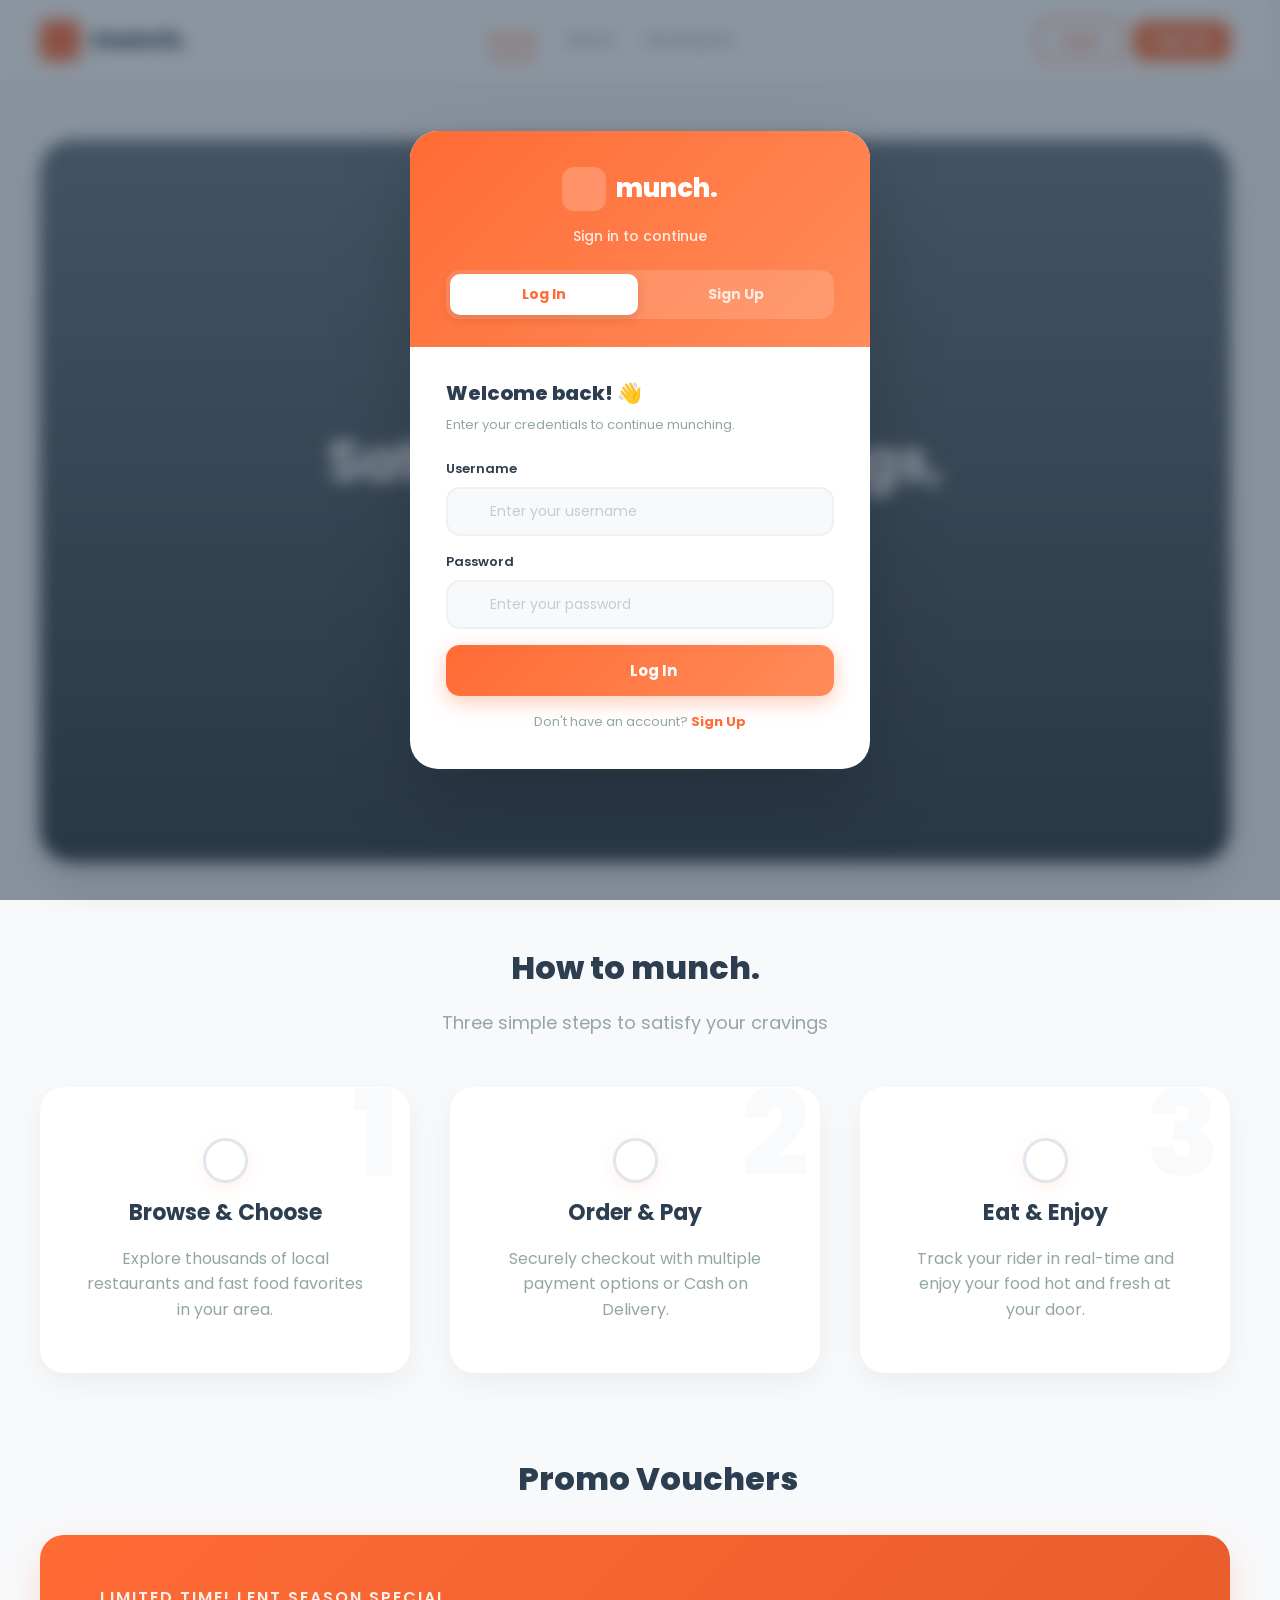
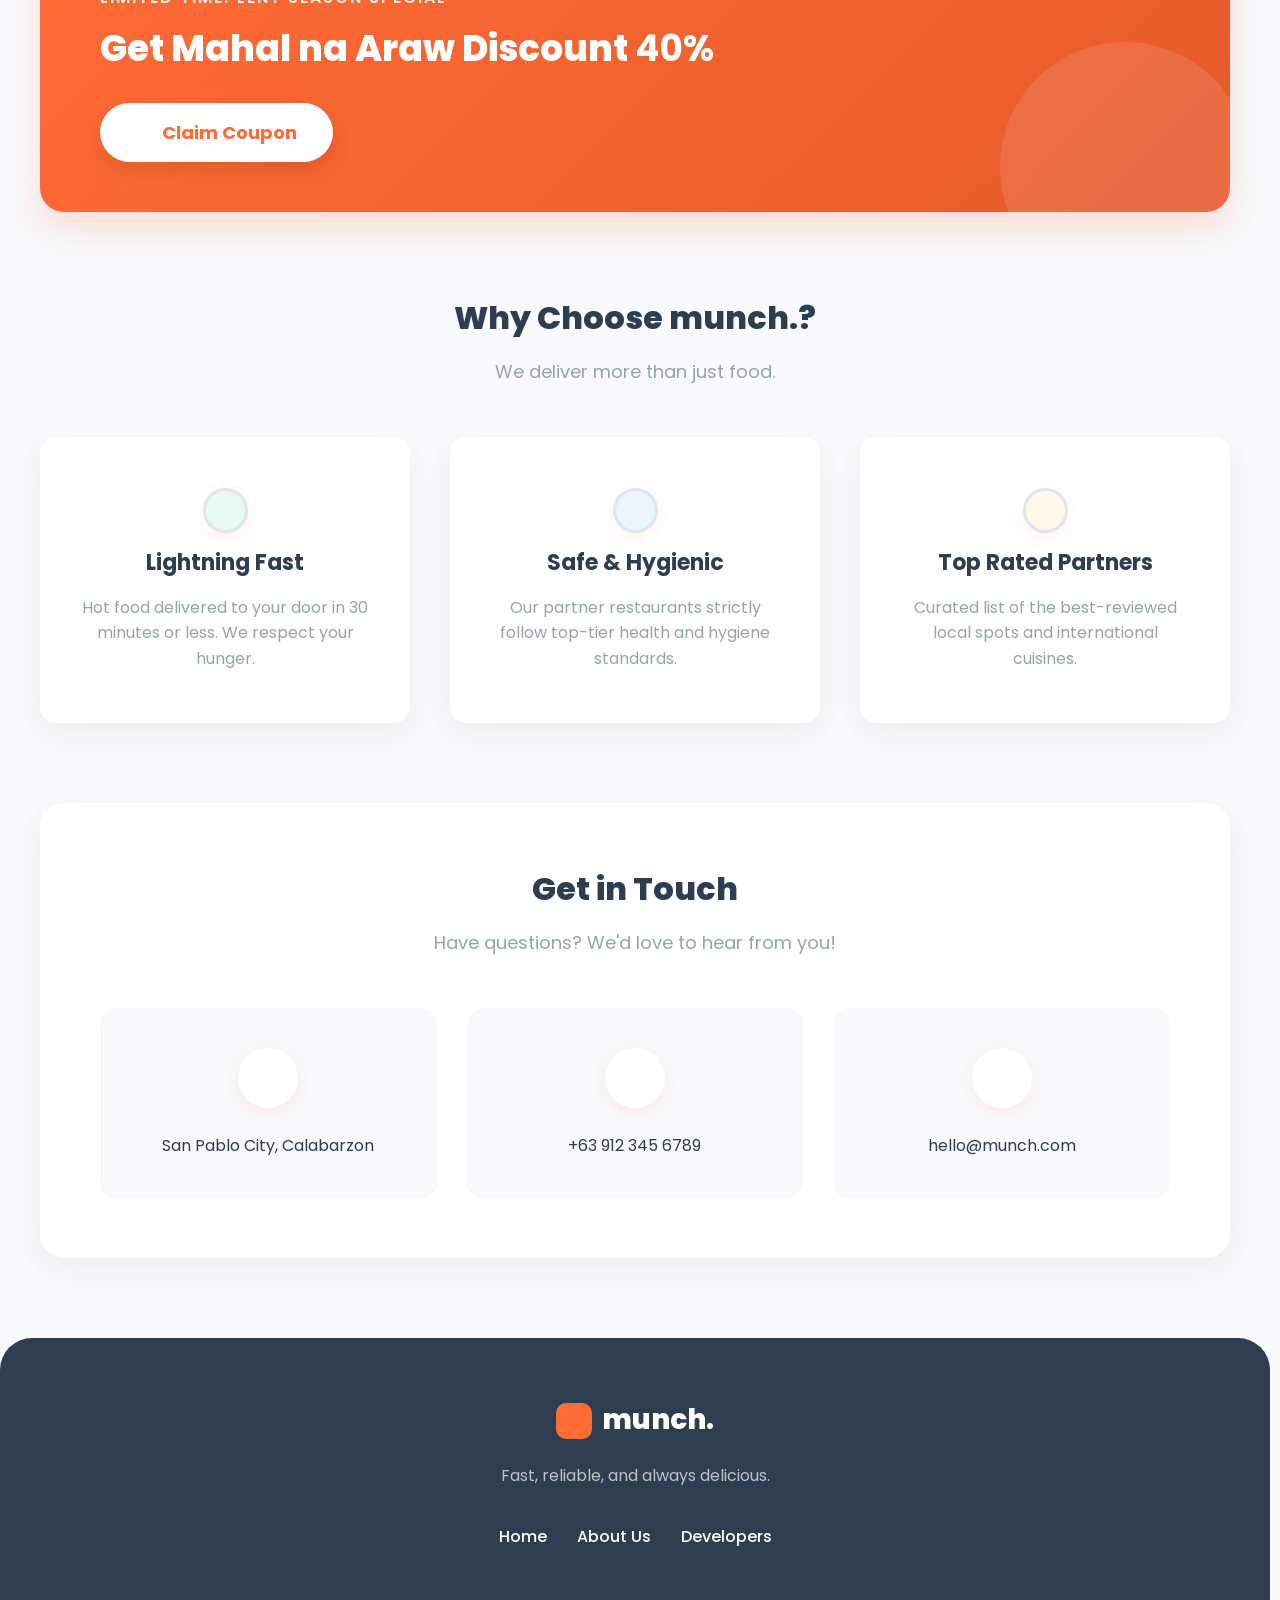
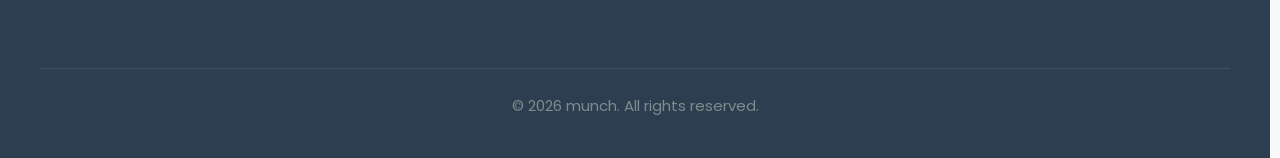
==== commit babc8a35: "debloating tinanggal ko lahat ng "magic" descriptions whaahah walangya magical food hub anu ka fairy" ====
--- a/index.html
+++ b/index.html
@@ -3,7 +3,7 @@
 <head>
     <meta charset="UTF-8">
     <meta name="viewport" content="width=device-width, initial-scale=1.0">
-    <title>munch. - Magical Food Hub</title>
+    <title>munch. - Food Hub</title>
     <link href="https://fonts.googleapis.com/css2?family=Poppins:wght@400;500;600;700;800&display=swap" rel="stylesheet">
     <link rel="icon" type="image/svg+xml" href="data:image/svg+xml,%3Csvg xmlns='http://www.w3.org/2000/svg' viewBox='0 0 24 24'%3E%3Crect width='24' height='24' rx='5' fill='%23FF6B35'/%3E%3Cg stroke='%23ffffff' stroke-width='2' stroke-linecap='round' stroke-linejoin='round' fill='none'%3E%3Cpath d='M3 2v7c0 1.1.9 2 2 2h4a2 2 0 0 0 2-2V2'/%3E%3Cpath d='M7 2v20'/%3E%3Cpath d='M21 15V2a5 5 0 0 0-5 5v6c0 1.1.9 2 2 2h3Zm0 0v7'/%3E%3C/g%3E%3C/svg%3E">
     <link rel="stylesheet" href="style.css">
@@ -195,7 +195,7 @@
                     </div>
                     <span class="auth-modal-logo-text">munch.</span>
                 </div>
-                <p class="auth-modal-tagline">Magical Food Hub — Sign in to continue</p>
+                <p class="auth-modal-tagline">Sign in to continue</p>
 
                 <div class="auth-tab-switcher">
                     <button class="auth-tab-btn active" id="tabLoginBtn" onclick="authSwitchTab('login')">Log In</button>
@@ -372,5 +372,36 @@
 
     <script src="https://unpkg.com/lucide@latest"></script>
     <script src="script.js"></script>
+
+    <style>
+        @keyframes munchPulse {
+            0% { transform: scale(0.95); box-shadow: 0 0 0 0 rgba(255, 107, 53, 0.7); }
+            70% { transform: scale(1); box-shadow: 0 0 0 20px rgba(255, 107, 53, 0); }
+            100% { transform: scale(0.95); box-shadow: 0 0 0 0 rgba(255, 107, 53, 0); }
+        }
+    </style>
+    <div id="munchLoader" style="display: flex; opacity: 1; position: fixed; top: 0; left: 0; width: 100%; height: 100%; background: #ffffff; z-index: 999999; flex-direction: column; align-items: center; justify-content: center; transition: opacity 0.3s ease;">
+        <div style="display: flex; align-items: center; gap: 12px; font-size: 42px; font-weight: 800; color: #2C3E50; margin-bottom: 12px;">
+            <div style="background: #FF6B35; color: white; width: 50px; height: 50px; border-radius: 14px; display: flex; align-items: center; justify-content: center; animation: munchPulse 1.5s infinite;">
+                <i data-lucide="utensils" style="width: 28px; height: 28px;"></i>
+            </div>
+            munch.
+        </div>
+        <div style="color: #95A5A6; font-size: 16px; font-weight: 500;">fast, reliable, and always delicious.</div>
+        <div id="loaderActionText" style="margin-top: 30px; font-size: 14px; font-weight: 700; color: #FF6B35; text-transform: uppercase; letter-spacing: 1px;">Starting up...</div>
+    </div>
+
+    <script>
+        // Papawelain ang splash screen after 1.5 seconds
+        window.addEventListener('load', function() {
+            setTimeout(function() {
+                const loader = document.getElementById('munchLoader');
+                if (loader) {
+                    loader.style.opacity = '0';
+                    setTimeout(() => loader.style.display = 'none', 300);
+                }
+            }, 1500);
+        });
+    </script>
 </body>
 </html>
--- a/style.css
+++ b/style.css
@@ -1,3 +1,55 @@
+
+/* ==========================================
+   MUNCH CUSTOM LOADER
+   ========================================== */
+#munchLoader {
+    position: fixed;
+    top: 0;
+    left: 0;
+    width: 100%;
+    height: 100%;
+    background: #ffffff;
+    z-index: 999999;
+    display: none; /* Naka-hide by default */
+    flex-direction: column;
+    align-items: center;
+    justify-content: center;
+    transition: opacity 0.3s ease;
+}
+
+.loader-logo-wrap {
+    display: flex;
+    align-items: center;
+    gap: 12px;
+    font-size: 42px;
+    font-weight: 800;
+    color: var(--text-dark);
+    margin-bottom: 12px;
+}
+
+.loader-icon-box {
+    background: var(--primary-orange);
+    color: white;
+    width: 50px;
+    height: 50px;
+    border-radius: 14px;
+    display: flex;
+    align-items: center;
+    justify-content: center;
+    animation: munchPulse 1.5s infinite;
+}
+
+.loader-tagline {
+    color: var(--text-light);
+    font-size: 16px;
+    font-weight: 500;
+}
+
+@keyframes munchPulse {
+    0% { transform: scale(0.95); box-shadow: 0 0 0 0 rgba(255, 107, 53, 0.7); }
+    70% { transform: scale(1); box-shadow: 0 0 0 20px rgba(255, 107, 53, 0); }
+    100% { transform: scale(0.95); box-shadow: 0 0 0 0 rgba(255, 107, 53, 0); }
+}
 /* ==========================================
    ROOT VARIABLES & BASE
    ========================================== */
